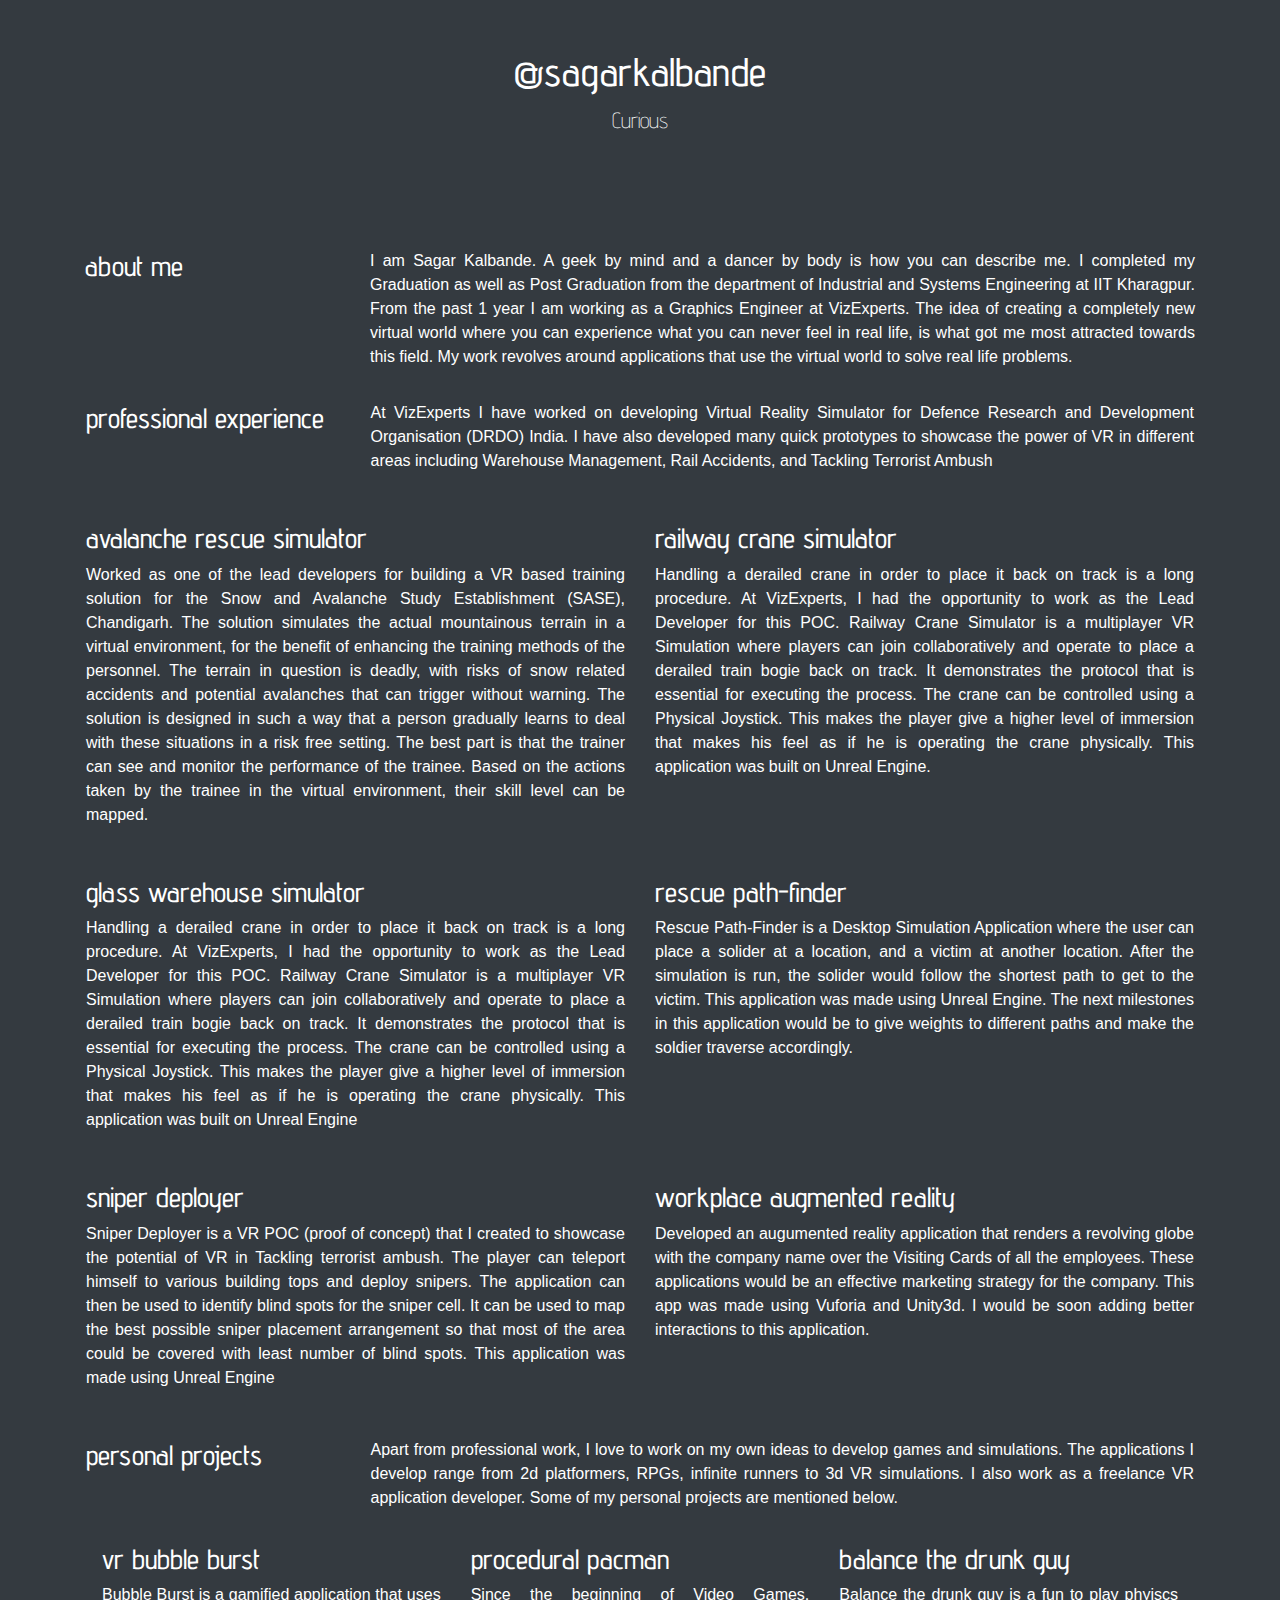
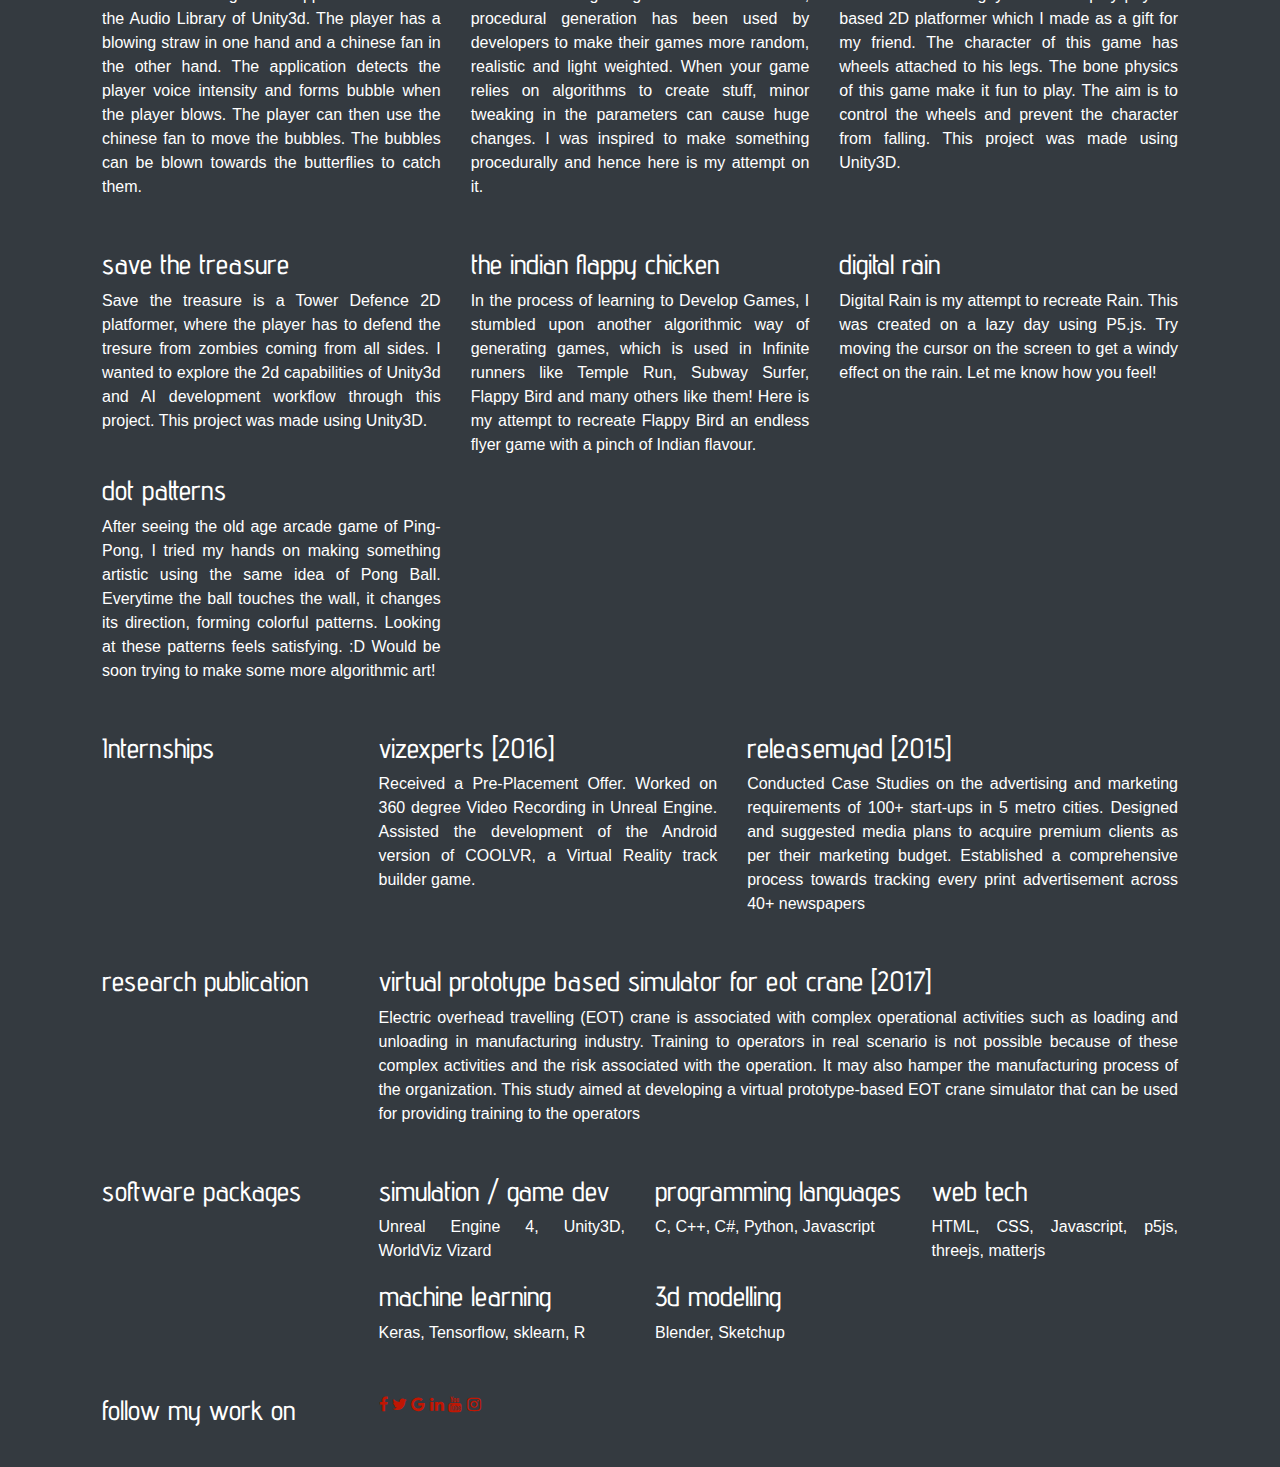
==== index.html @ 5c19dddc "added minor project description" ====
<!DOCTYPE html>
<html lang="en">
<head>
  <title>Sagar Kalbande</title>
  <meta charset="utf-8">
  <meta name="viewport" content="width=device-width, initial-scale=1">
</head>

<!-- Add icon library -->
<link rel="stylesheet" href="https://cdnjs.cloudflare.com/ajax/libs/font-awesome/4.7.0/css/font-awesome.min.css">


<link href='https://fonts.googleapis.com/css?family=Advent Pro' rel='stylesheet'>
<link rel="stylesheet" href="css/bootstrap.min.css">
<link rel="stylesheet" type="text/css" href="css/main.css">
<link rel="stylesheet" href="css/font-awesome.min.css">

<div class="jumbotron text-center mb-5 p-5">
  <h1>@sagarkalbande</h1>
  <p>Curious</p>
</div>

<body class="bg-dark text-white">

<div class="container - fluid">
  <div class="row">
    <div class="col-sm-3">
      <h3 class = "headline mb-5">about me</h3>
    </div>
      <div class="col-sm-9">
      <p class="text-justify">I am Sagar Kalbande. A geek by mind and a dancer by body is how you can describe me. I completed my Graduation as well as Post Graduation from the department of Industrial and Systems Engineering at IIT Kharagpur. From the past 1 year I am working as a Graphics Engineer at VizExperts. The idea of creating a completely new virtual world where you can experience what you can never feel in real life, is what got me most attracted towards this field. My work revolves around applications that use the virtual world to solve real life problems.</p>
    </div>
  </div>
</div>

<div class="container p-3">
  <div class="row">
        <div class="col-sm-3">
      <h3 class = "headline mb-5">professional experience</h3>
    </div>
    <div class="col-sm-9">
            <p class="text-justify">At VizExperts I have worked on developing Virtual Reality Simulator for Defence Research and Development Organisation (DRDO) India. I have also developed many quick prototypes to showcase the power of VR in different areas including Warehouse Management, Rail Accidents, and  Tackling Terrorist Ambush</p>
    </div>
  </div>
</div>

<div class="container p-3">
  <div class="row">
    <div class="col-sm-6">
      <h3 class="projects">Avalanche Rescue Simulator</h3>
      <p class="text-justify">Worked as one of the lead developers for building a VR based training solution for the Snow and Avalanche Study Establishment (SASE), Chandigarh. The solution simulates the actual mountainous terrain in a virtual environment, for the benefit of enhancing the training methods of the personnel. The terrain in question is deadly, with risks of snow related accidents and potential avalanches that can trigger without warning. The solution is designed in such a way that a person gradually learns to deal with these situations in a risk free setting. The best part is that the trainer can see and monitor the performance of the trainee. Based on the actions taken by the trainee in the virtual environment, their skill level can be mapped.</p>
    </div>
    <div class="col-sm-6">
      <h3 class="projects">Railway Crane Simulator</h3>
      <p class="text-justify">Handling a derailed crane in order to place it back on track is a long procedure. At VizExperts, I had the opportunity to work as the Lead Developer for this POC. Railway Crane Simulator is a multiplayer VR Simulation where players can join collaboratively and operate to place a derailed train bogie back on track. It demonstrates the protocol that is essential for executing the process. The crane can be controlled using a Physical Joystick. This makes the player give a higher level of immersion that makes his feel as if he is operating the crane physically. This application was built on Unreal Engine.</p>
    </div>
  </div>
</div>

<div class="container p-3">
  <div class="row">
    <div class="col-sm-6">
      <h3 class="projects">Glass Warehouse Simulator</h3>
      <p class="text-justify">Handling a derailed crane in order to place it back on track is a long procedure. At VizExperts, I had the opportunity to work as the Lead Developer for this POC. Railway Crane Simulator is a multiplayer VR Simulation where players can join collaboratively and operate to place a derailed train bogie back on track. It demonstrates the protocol that is essential for executing the process. The crane can be controlled using a Physical Joystick. This makes the player give a higher level of immersion that makes his feel as if he is operating the crane physically. This application was built on Unreal Engine</p>
    </div>


      <div class="col-sm-6">
        <h3 class="projects">Rescue Path-Finder</h3>
        <p class="text-justify">Rescue Path-Finder is a Desktop Simulation Application where the user can place a solider at a location, and a victim at another location. After the simulation is run, the solider would follow the shortest path to get to the victim. This application was made using Unreal Engine. The next milestones in this application would be to give weights to different paths and make the soldier traverse accordingly.</p>
      </div>

        </div>
 </div>

 <div class="container p-3">
  <div class="row">
      <div class="col-sm-6">
        <h3 class="projects">Sniper Deployer</h3>
        <p class="text-justify">Sniper Deployer is a VR POC (proof of concept) that I created to showcase the potential of VR in Tackling terrorist ambush. The player can teleport himself to various building tops and deploy snipers. The application can then be used to identify blind spots for the sniper cell. It can be used to map the best possible sniper placement arrangement so that most of the area could be covered with least number of blind spots. This application was made using Unreal Engine</p>
      </div>
      <div class="col-sm-6">
        <h3 class="projects">Workplace Augmented Reality</h3>
        <p class="text-justify">Developed an augumented reality application that renders a revolving globe with the company name over the Visiting Cards of all the employees. These applications would be an effective marketing strategy for the company. This app was made using Vuforia and Unity3d. I would be soon adding better interactions to this application.</p>
      </div>
      </div>
    </div>

<div class="container p-3">
  <div class="row">
        <div class="col-sm-3">
      <h3 class="headline">personal projects</h3>
    </div>
    <div class="col-sm-9">
            <p class="text-justify">Apart from professional work, I love to work on my own ideas to develop games and simulations. The applications I develop range from 2d platformers, RPGs, infinite runners to 3d VR simulations. I also work as a freelance VR application developer. Some of my personal projects are mentioned below.</p>
    </div>

    <div class="container">
  </div>
</div>

    <div class="container p-3">
      <div class="row">
        <div class="col-sm-4">
          <h3 class="projects">VR Bubble Burst</h3>
          <p class="text-justify">Bubble Burst is a gamified application that uses the Audio Library of Unity3d. The player has a blowing straw in one hand and a chinese fan in the other hand. The application detects the player voice intensity and forms bubble when the player blows. The player can then use the chinese fan to move the bubbles. The bubbles can be blown towards the butterflies to catch them.<p>
        </div>
        <div class="col-sm-4">
          <h3 class="projects">Procedural Pacman</h3>
          <p class="text-justify">Since the beginning of Video Games, procedural generation has been used by developers to make their games more random, realistic and light weighted. When your game relies on algorithms to create stuff, minor tweaking in the parameters can cause huge changes. I was inspired to make something procedurally and hence here is my attempt on it.</p>
        </div>
        <div class="col-sm-4">
          <h3 class="projects">Balance the drunk guy</h3>
          <p class="text-justify">Balance the drunk guy is a fun to play phyiscs based 2D platformer which I made as a gift for my friend. The character of this game has wheels attached to his legs. The bone physics of this game make it fun to play. The aim is to control the wheels and prevent the character from falling. This project was made using Unity3D.</p>
        </div>
        </div>
      </div>

      <div class="container p-3">
        <div class="row">
          <div class="col-sm-4">
            <h3 class="projects">Save the treasure</h3>
            <p class="text-justify"> Save the treasure is a Tower Defence 2D platformer, where the player has to defend the tresure from zombies coming from all sides. I wanted to explore the 2d capabilities of Unity3d and AI development workflow through this project. This project was made using Unity3D.</p>
          </div>
          <div class="col-sm-4">
            <h3 class="projects">The Indian Flappy Chicken</h3>
            <p class="text-justify">In the process of learning to Develop Games, I stumbled upon another algorithmic way of generating games, which is used in Infinite runners like Temple Run, Subway Surfer, Flappy Bird and many others like them! Here is my attempt to recreate Flappy Bird an endless flyer game with a pinch of Indian flavour.</p>
          </div>
          <div class="col-sm-4">
            <h3 class="projects">Digital Rain</h3>
            <p class="text-justify">Digital Rain is my attempt to recreate Rain. This was created on a lazy day using P5.js. Try moving the cursor on the screen to get a windy effect on the rain. Let me know how you feel!</p>
          </div>
          <div class="col-sm-4">
            <h3 class="projects">Dot Patterns</h3>
            <p class="text-justify">After seeing the old age arcade game of Ping-Pong, I tried my hands on making something artistic using the same idea of Pong Ball. Everytime the ball touches the wall, it changes its direction, forming colorful patterns. Looking at these patterns feels satisfying. :D Would be soon trying to make some more algorithmic art!</p>
          </div>
          </div>
        </div>


<div class="container p-3">
  <div class="row">
      <div class="col-sm-3">
        <h3 class="headline">Internships</h3>
      </div>

      <div class="col-sm-4">
        <h3 class="projects">VizExperts [2016]</h3>
        <p class="text-justify">Received a Pre-Placement Offer. Worked on 360 degree Video Recording in Unreal Engine. Assisted the development of the Android version of COOLVR, a Virtual Reality track builder game.</p>
      </div>
      <div class="col-sm-5">
        <h3 class="projects">ReleaseMyAd [2015]</h3>
        <p class="text-justify">Conducted Case Studies on the advertising and marketing requirements of 100+ start-ups in 5 metro cities. Designed and suggested media plans to acquire premium clients as per their marketing budget. Established a comprehensive process towards tracking every print advertisement across 40+ newspapers</p>
      </div>
  </div>
</div>

<div class="container p-3">
  <div class="row">
      <div class="col-sm-3">
        <h3 class="headline">research publication</h3>
      </div>

      <div class="col-sm-9">
        <h3 class="projects">Virtual Prototype based Simulator for EOT Crane [2017]</h3>
        <p class="text-justify">Electric overhead travelling (EOT) crane is associated with complex operational activities such as loading and unloading in manufacturing industry. Training to operators in real scenario is not possible because of these complex activities and the risk associated with the operation. It may also hamper the manufacturing process of the organization. This study aimed at developing a virtual prototype-based EOT crane simulator that can be used for providing training to the operators</p>
      </div>
  </div>
</div>

<div class="container p-3">
  <div class="row">
      <div class="col-sm-3">
        <h3 class="headline">software packages</h3>
      </div>

      <div class="col-sm-3">
        <h3 class="projects">Simulation / Game Dev</h3>
        <p class="text-justify">Unreal Engine 4, Unity3D, WorldViz Vizard</p>
      </div>
      <div class="col-sm-3">
        <h3 class="projects">Programming Languages</h3>
        <p class="text-justify">C, C++, C#, Python, Javascript</p>
      </div>
      <div class="col-sm-3">
        <h3 class="projects">Web Tech</h3>
        <p class="text-justify">HTML, CSS, Javascript, p5js, threejs, matterjs</p>
      </div>
      <div class="col-sm-3">
        <h3 class="projects"></h3>
        <p class="text-justify"></p>
      </div>
      <div class="col-sm-3">
        <h3 class="projects">Machine Learning</h3>
        <p class="text-justify">Keras, Tensorflow, sklearn, R</p>
      </div>
      <div class="col-sm-3">
        <h3 class="projects">3d Modelling</h3>
        <p class="text-justify">Blender, Sketchup</p>
      </div>
  </div>
</div>

<div class="container p-3">
  <div class="row">
      <div class="col-sm-3">
        <h3 class="headline">follow my work on</h3>
      </div>

      <div class="col-sm-9">
      <a href="#" class="fa fa-facebook"></a>
      <a href="#" class="fa fa-twitter"></a>
      <a href="#" class="fa fa-google"></a>
      <a href="#" class="fa fa-linkedin"></a>
      <a href="#" class="fa fa-youtube"></a>
      <a href="#" class="fa fa-instagram"></a>
    </div>
  </div>
</div>

</body>
</html>
---- css/main.css ----
html, body {
    max-width: 100%;
    margin: 0;
    overflow-x: hidden;
    overflow-y:visible;
    background: #fdf9f2 !important;
    font-weight: 200;
}


.footerbrand{
  margin-left: 0%;
}
::selection {
  background: #fff5be; /* WebKit/Blink Browsers */
}
::-moz-selection {
  background: #fff5be; /* Gecko Browsers */
}
.jumpro,.fakein{
  color: #c11603;
  font-weight: 800;
  cursor: pointer;
}
.bannertext{
    display: block;
    margin: 0 auto;
    text-align: center;
    z-index: 100;
    position: absolute;
    top: 50%;
    left: 50%;
    -webkit-transform: translate(-50%,-50%);
    -moz-transform: translate(-50%,-50%);
    -o-transform: translate(-50%,-50%);
    transform: translate(-50%,-50%);
    min-width: 320px;


}
#logobanner{
  width:  250px;
  height: auto;
  display: inline-block;
  opacity: 0.9;
  filter: alpha(opacity=90);
  cursor: pointer;
  border-radius: 50%;
}
.headline{
	margin-top: 0px !important;
	position: relative;
  font-family: 'Advent Pro';
}

.projects{
  text-transform: lowercase;
  font-family: 'Advent Pro';
}


.subline{
color:#402917;
font-size: 1.2em;
padding: 15px;
 /**/

}

.jumbotron{
  font-family: 'Advent Pro';
   font-size: 22px;
    background: url("bg.jpg") no-repeat center center; 
    -webkit-background-size: 100% 100%;
    -moz-background-size: 100% 100%;
    -o-background-size: auto auto;
    background-size: 100% auto;
}

.center {
    display: block;
    margin-left: auto;
    margin-right: auto;
    width: 30%;
    border-radius: 25px;
}

.mainbody{
	z-index: 99;
	clear: both;
	display: block;

}
#introbanner{
  height: 100%;
}
.internlogo{
  margin-bottom: 5%;
  height:28px;
}
.conflogo{
  margin-bottom: 5%;
  height: 43px;
}
hr.style16 {
  border-top: 1px dashed #8c8b8b;
}
hr.style16:after {
  content: '\002702';
  display: inline-block;
  position: relative;
  top: -12px;
  left: 40px;
  padding: 0 3px;
  background: #fdf9f2;
  color: #8c8b8b;
  font-size: 18px;

}
.mainbody{
  margin-top: 5%;
}
.blocker{
  margin-bottom: 4%;
}
.blockerf{
  margin-top:10%;

}
.major{
	text-transform: lowercase;
	font-size: 2em !important;
  font-weight: 400 !important;
}
.minor{
color:#402917;
font-size: 1.2em !important;
margin-top: 6px;
text-align: justify;
}

.pitem{
  margin-top: 5%;
	text-align: center;
  display: inline-block;
  margin-bottom: 6%;
    zoom: 1;
    letter-spacing: normal;
    word-spacing: normal;
    vertical-align: top;
    text-rendering: auto;
    padding-left: 5px;
    padding-right: 5px;
}

.proname{
  margin-top:20px;
	font-size: 1em;
	font-weight: 800;
	display: block;
}
.hobbies{
  text-align: center;
}

.abme>p{
  margin-bottom: 5%;
  margin-left: 4%;
}
.procat{
  margin-top:20px;
	display: block;
	font-size: 1.1em;
  font-weight: 400;
  text-align: justify;
}
a{
  color:#c11603 !important;
  font-weight: 900;
  cursor: pointer;
}
i{
  color:#f73f2a;

}
i.introscroll{
  font-size:3em!important;
  margin-top:15%;
  opacity:0.8;
  cursor:pointer;
}
i.social{
  color:#fff;
  background: #f73f2a;
    padding:10px;
    width: 32px !important;
    border-radius: 50%;
}
a:hover{
  color:#f73f2a !important;
  text-decoration: none !important;
}
.portfolioimage{
  opacity: 0.9;
  text-align: center;
  vertical-align: middle;
  border-radius: 50%;
  max-width: 80%;
  display: inline-block;
  position: relative;
  margin-top: 10%;
}

.portfolio{
  margin-top: 5%;
}


.footer{
  margin-bottom: 0px;
  margin-top: 10%;
}
.navbar-text{
}
.navbar-default{
  background-color: #fdf9f2 !important;
}
#cover
{position: fixed; height: 100%; width: 100%; top:0; left: 0; background: #fdf9f2; z-index:9999;}
.ajax-loader {
  position: absolute;
  left: 0;
  top: 0;
  right: 0;
  bottom: 0;
  margin: auto; /* presto! */
}
hr.sep {
    background-color: black;
    border: 0;
    height: 2px;
    margin-bottom: 21px;
    width: 42px;
}
.aboutnav{
  margin-top: 10px;
  margin-bottom: 50px;
}
.nav>li>a{
  font-size: 1.2em;
}
.secheader{
  font-size: 2em;
  text-align: center;
}
.shuruwaat{
  margin-top: 5%;
  margin-left:auto;
  margin-right: auto;
  padding-right: 15px;
  padding-right: 15px;
}
.dexsec>h3{
  font-weight: 900;
  color: #f73f2a;
  margin-bottom: 10%;
}
.dexsec>h5{
  font-weight: 900;
  margin-bottom: 1%;
}
.dexsec>p,li{
  margin-top:1%;
  margin-bottom: 8%;
}
.imxsec>figure>img{
  width: 100%;
  height: auto;
}
.imxsec>iframe{
  width: 100% !important;
  min-height:400px;
}
.imxsec>p{

  font-size: 1.2em;
  margin:5vh 0px;

}
figcaption{

  font-style: italic;
  margin-bottom: 3.5%;
}
img.footerlogo{
position: absolute;
    margin-top:5px;
    display: none;
}
p.centrf{
   text-align:center;
   display:block;
   margin-top:22px;
   font-size:1.2em;
}
.logos{
  text-align: center;

}
.hidden{
  display: none;
}
a.potato{
  cursor: pointer;
}
.pitem:nth-child(2),.minor.col-md-3:nth-child(3){
  border: 0;
}
@keyframes heartbeat
{
  0%
  {
    transform: scale( .75 );
  }
  20%
  {
    transform: scale( 1 );
  }
  40%
  {
    transform: scale( .75 );
  }
  60%
  {
    transform: scale( 1 );
  }
  80%
  {
    transform: scale( .75 );
  }
  100%
  {
    transform: scale( .75 );
  }
}

.fa-heart
{
  animation: heartbeat 1s infinite;
}
@media screen and (min-width: 800px){

  /*Applies to screen more than 1000 or the md thingies, above works for sm*/
.pitema:nth-child(2),.minor.col-md-3:nth-child(3){
  border: 1px solid #ddd;
  border-top:0;
  border-bottom: 0;
}



  .portfolioimage{
    max-width: 72%;
  }
  .proname{
  margin-top:20px;
  font-size: 1.4em;
  font-weight: 800;
}
.prometa{
	color:#444;
	text-transform: uppercase;
	font-weight: 1.2;
	font-size: 0.8em;
	margin-top:1em;
	display: inline-block;
}
.procat{
/*  display: none;
  visibility: hidden;*/
margin-top:16px;
  font-size: 1.2em;
  text-align: justify;
  font-weight: 400;
  width: 85%;
  margin-left: 7.5%;
}
.minor{
  font-size: 1.2em;
}
.pitem{

  margin-top: 0.2%;
  padding-right: 15px;
  padding-left: 15px;
}
img.footerlogo{
  display: block;
}
p.centrf{
  position: absolute;
  left:22%;
}
.logos{
  padding-left: 18%;
}
.thumbnails{
  margin-top: 5%;
  text-align: center;
}
.imxsec>iframe{
  width: 100%;
  min-height:400px;
}
.footerbrand{
  margin-left: 70%;
}




}

@media screen and (min-width: 700px){
}

@media screen and (min-width: 550px){
}
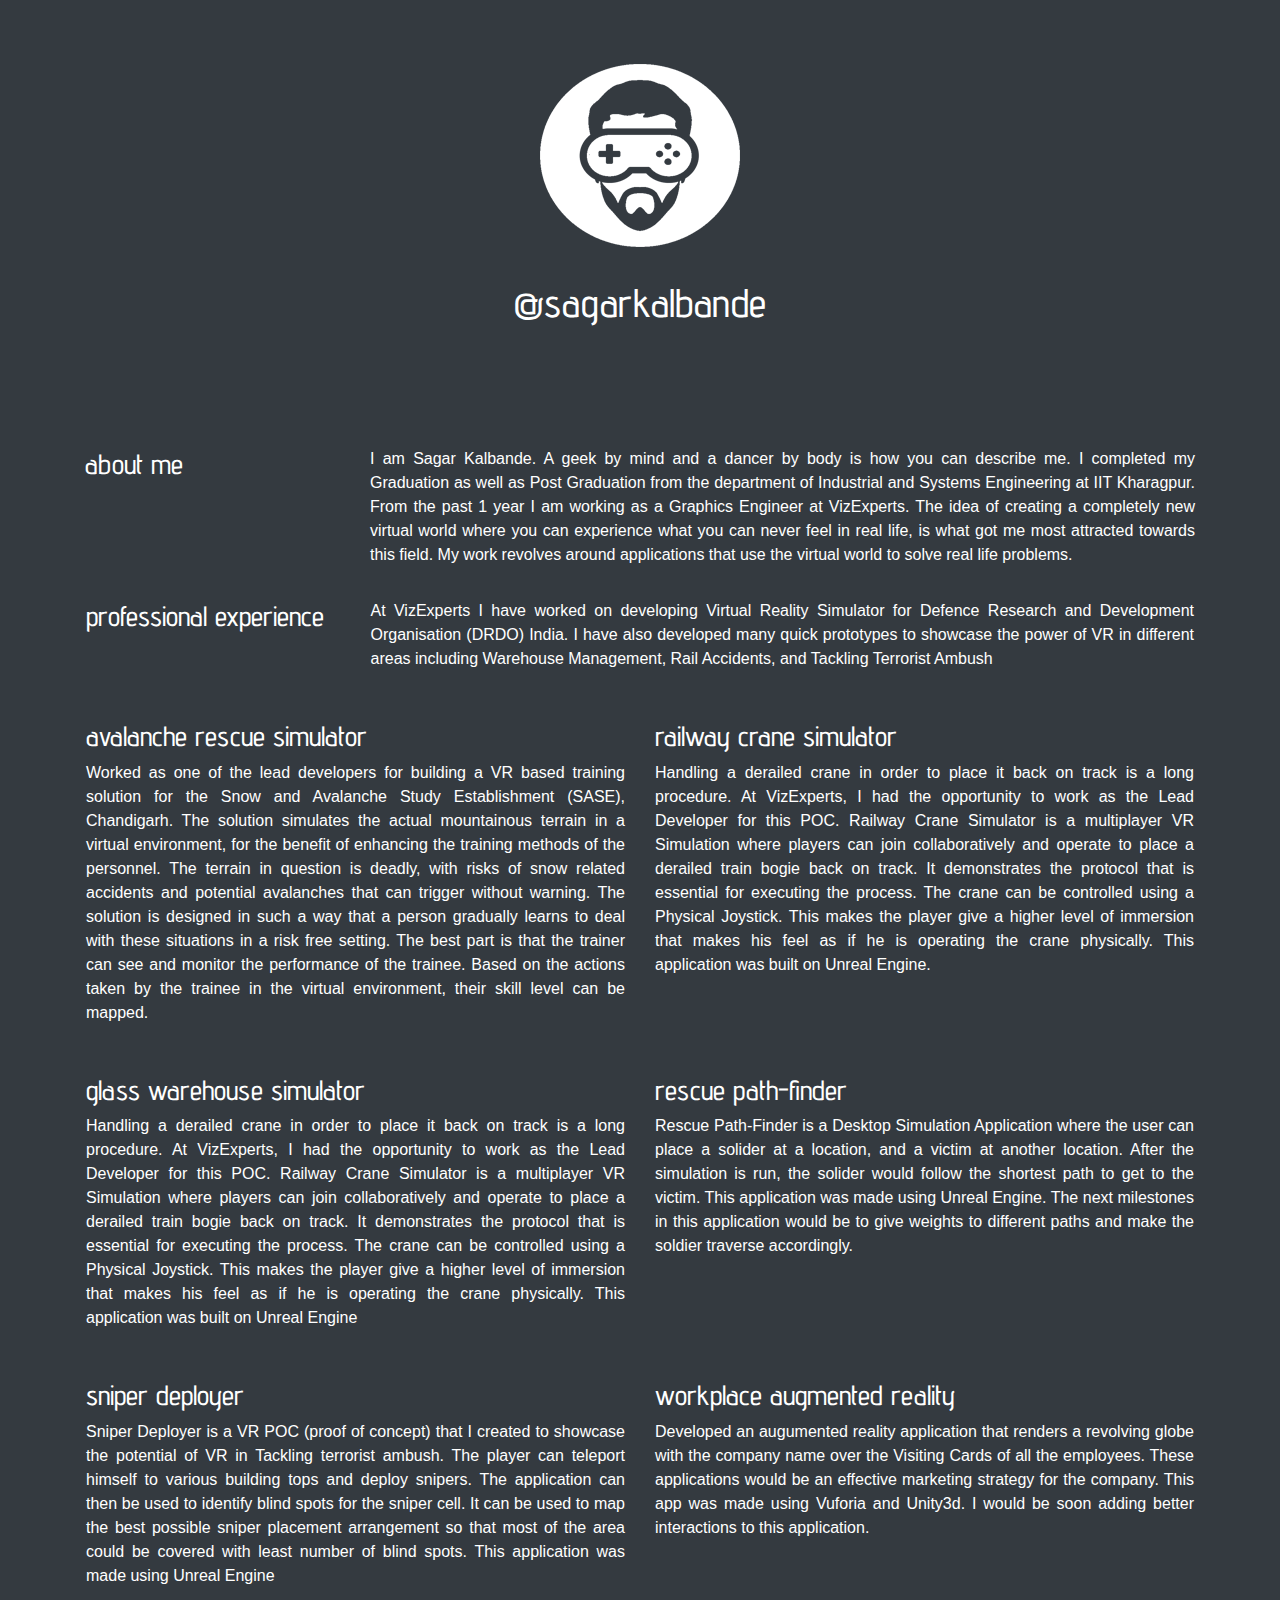
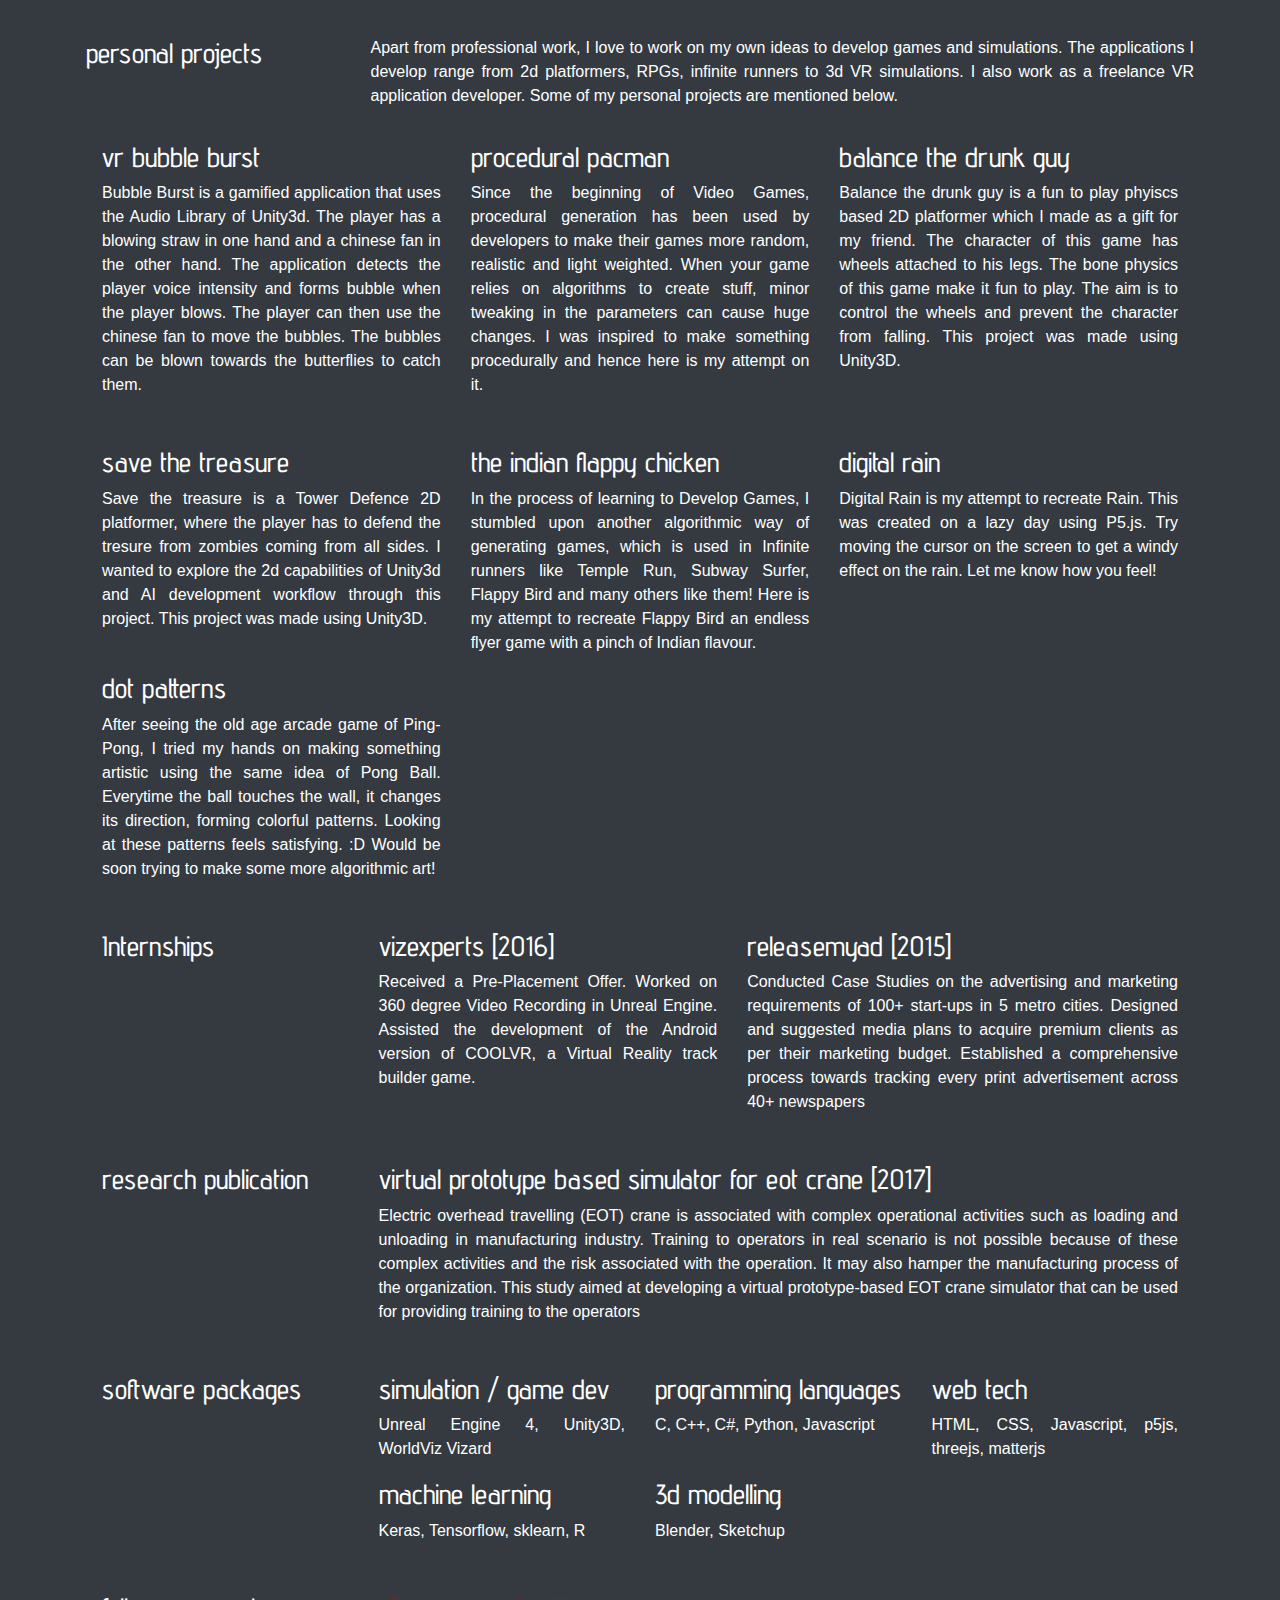
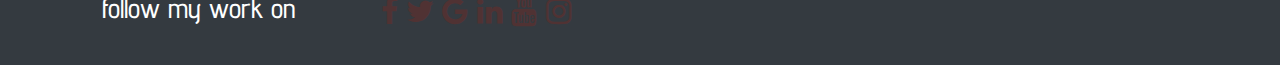
==== commit a7b26ef1: "added logo" ====
--- a/index.html
+++ b/index.html
@@ -16,8 +16,8 @@
 <link rel="stylesheet" href="css/font-awesome.min.css">
 
 <div class="jumbotron text-center mb-5 p-5">
-  <h1>@sagarkalbande</h1>
-  <p>Curious</p>
+    <img src="images/logo_test.png" class="p-3">
+  <h1 class="p-3">@sagarkalbande</h1>
 </div>
 
 <body class="bg-dark text-white">
--- a/css/main.css
+++ b/css/main.css
@@ -4,8 +4,63 @@
     margin: 0;
     overflow-x: hidden;
     overflow-y:visible;
-    background: #fdf9f2 !important;
+    
     font-weight: 200;
+}
+
+.mainlogo{
+  width: 5%;
+}
+
+.centered {
+    position: absolute;
+    top: 50%;
+    left: 50%;
+    transform: translate(-50%, -50%);
+}
+
+.fa {
+
+  font-size: 30px;
+  width: auto;
+  text-align: center;
+  text-decoration: none;
+  margin: 5px 2px;
+  border-radius: 50%;
+  opacity: 0.2;
+}
+
+.fa:hover {
+    opacity: 0.7;
+}
+
+.fa-facebook {
+
+  color: white;
+}
+
+.fa-twitter {
+
+  color: white;
+}
+
+.fa-google {
+
+  color: white;
+}
+
+.fa-linkedin {
+
+  color: white;
+}
+
+.fa-youtube {
+
+  color: white;
+}
+
+.fa-instagram {
+
 }
 
 
@@ -71,7 +126,7 @@
 .jumbotron{
   font-family: 'Advent Pro';
    font-size: 22px;
-    background: url("bg.jpg") no-repeat center center; 
+    background: url("bg.jpg") no-repeat center center;
     -webkit-background-size: 100% 100%;
     -moz-background-size: 100% 100%;
     -o-background-size: auto auto;
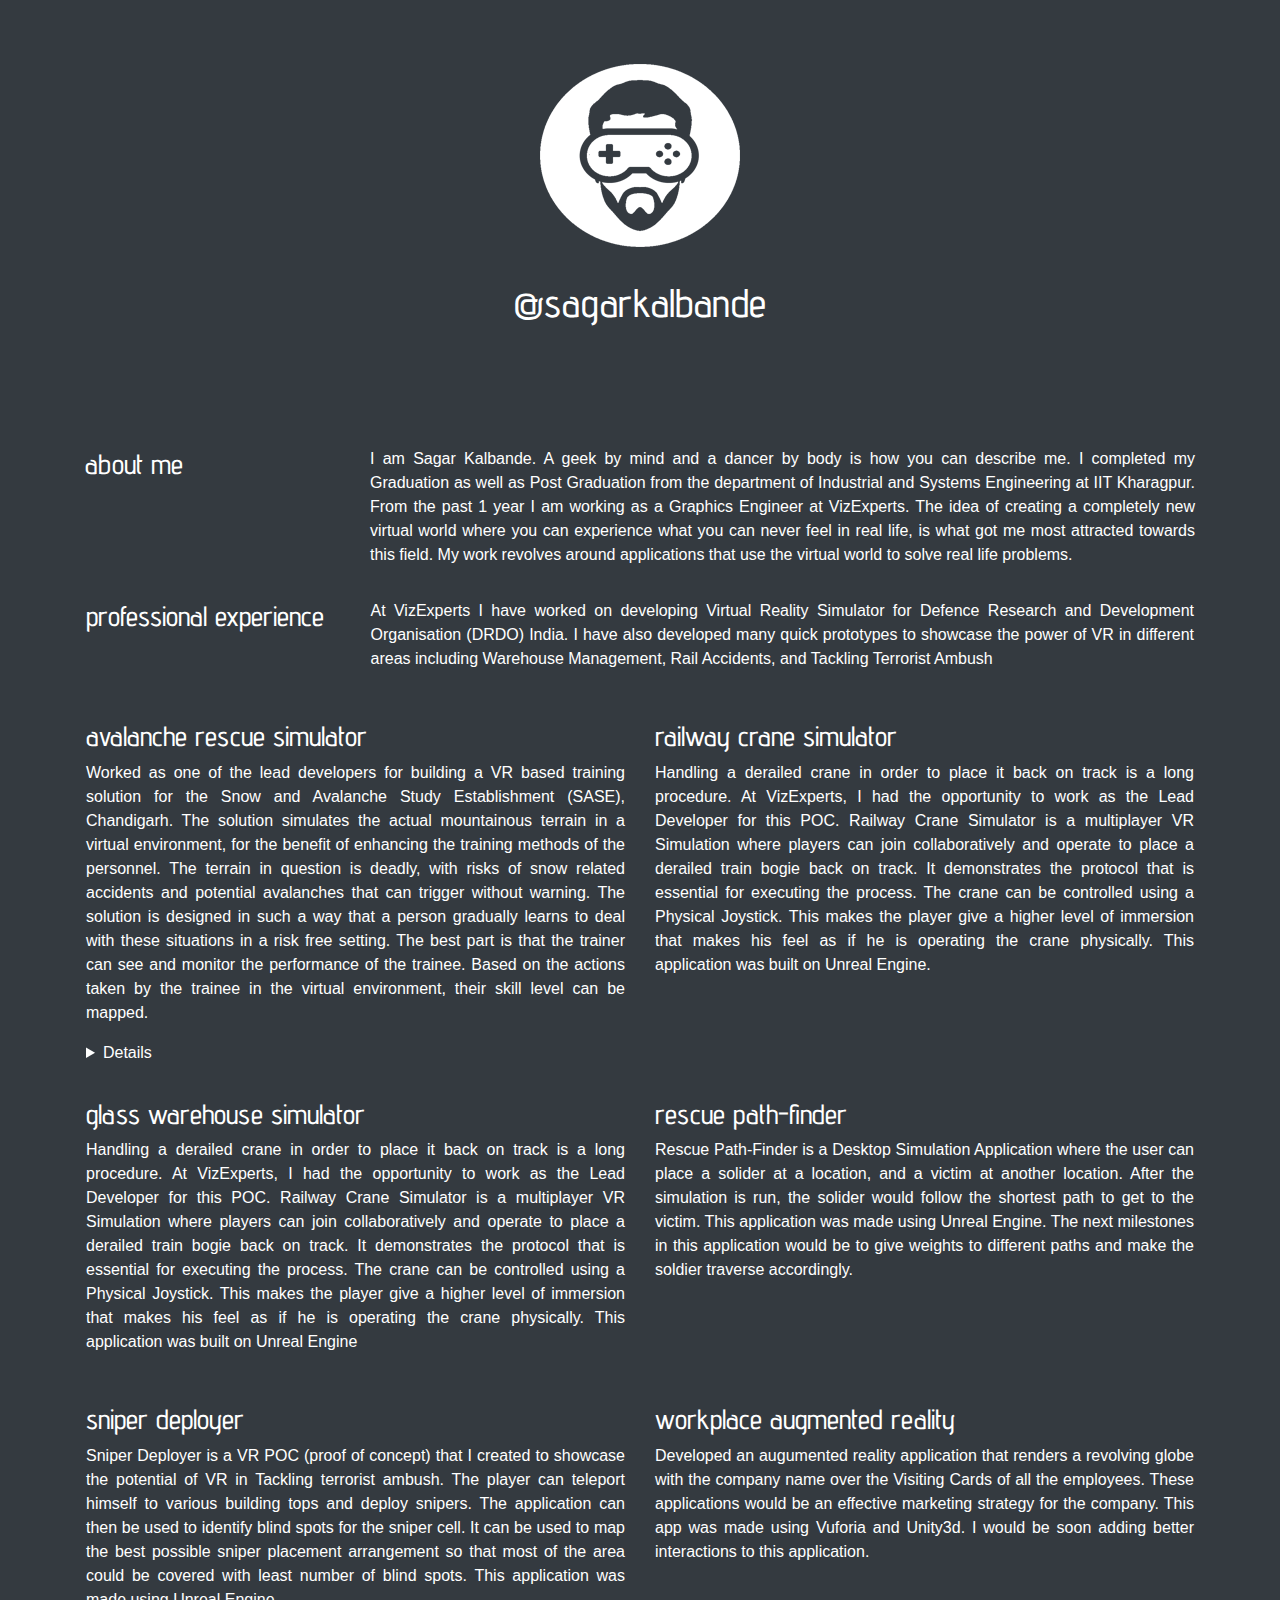
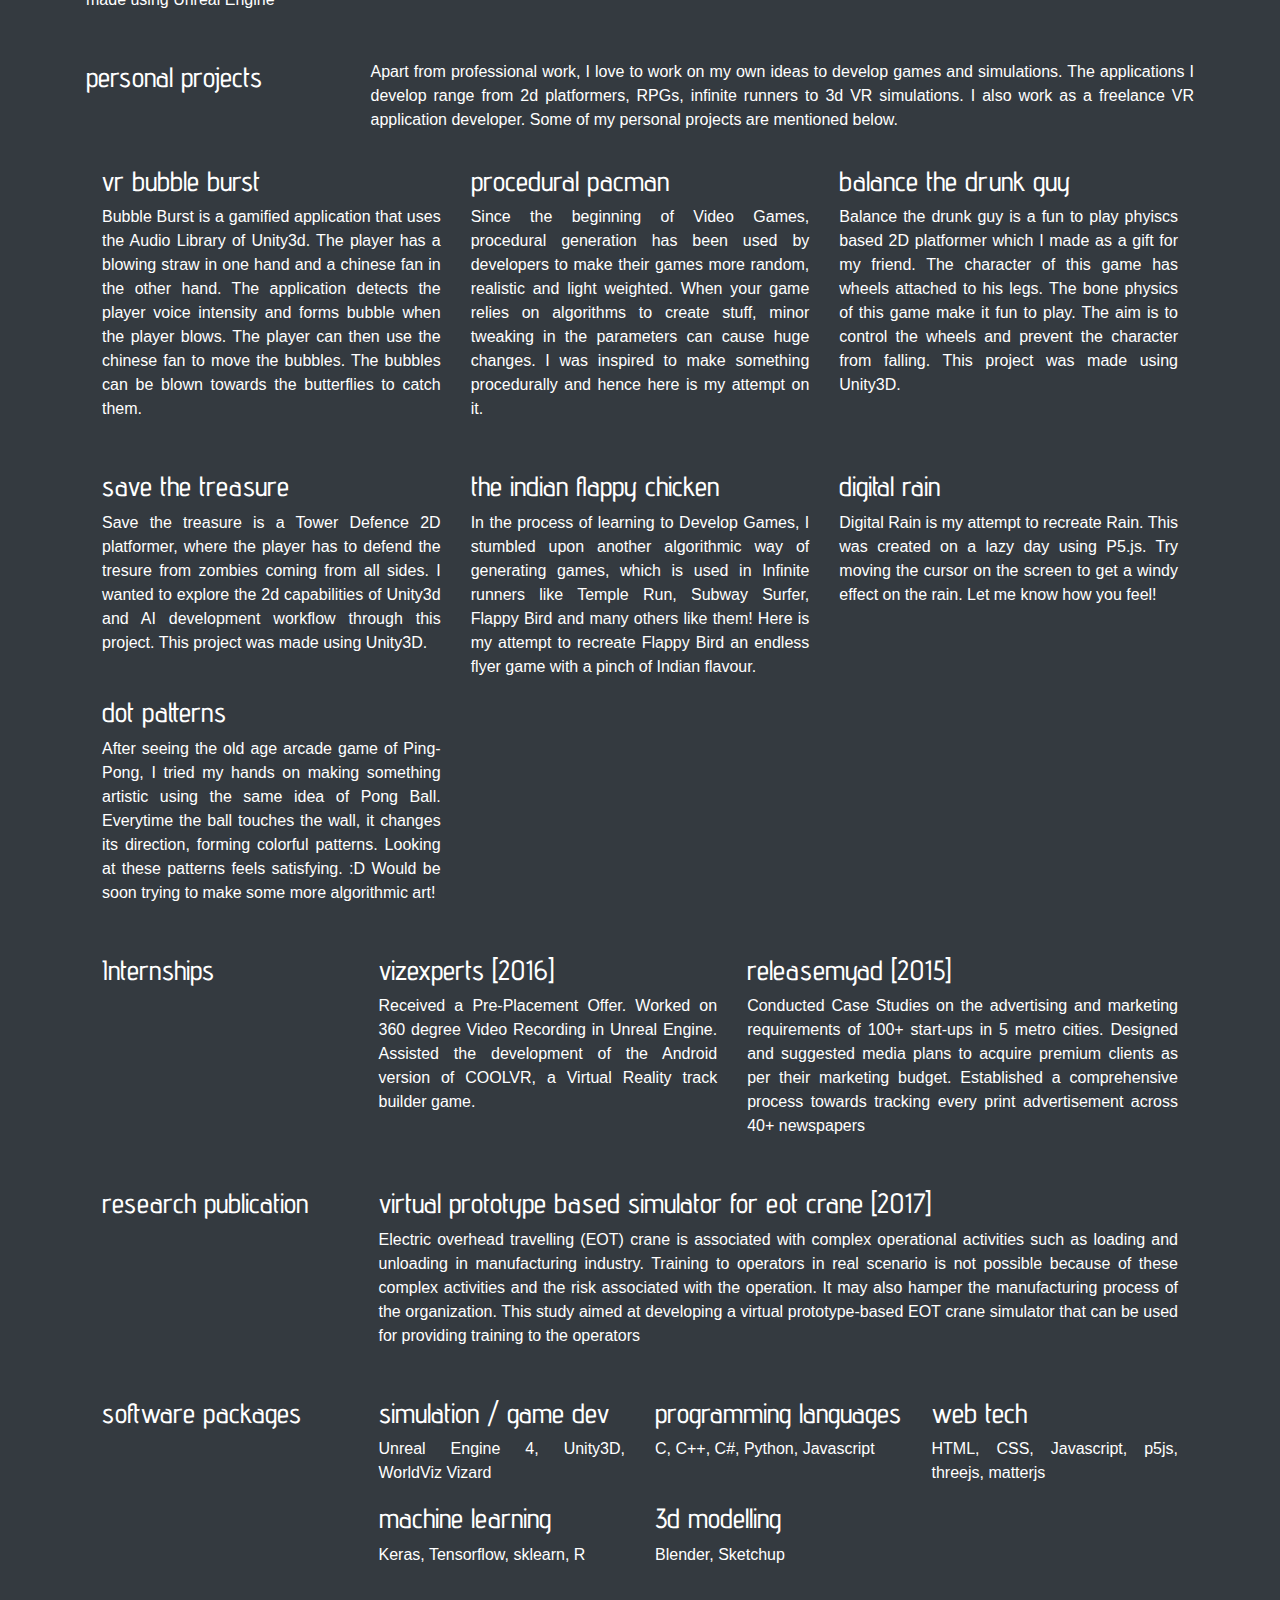
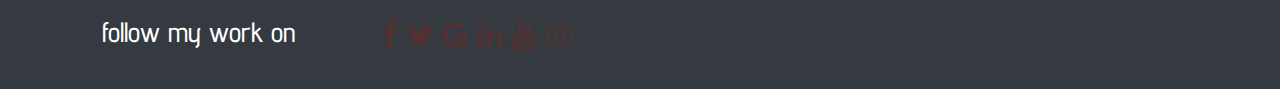
==== commit fc3b6199: "added fevicon" ====
--- a/index.html
+++ b/index.html
@@ -4,6 +4,7 @@
   <title>Sagar Kalbande</title>
   <meta charset="utf-8">
   <meta name="viewport" content="width=device-width, initial-scale=1">
+  <link rel="icon" href="images/logoIcon.png" sizes="16x16">
 </head>
 
 <!-- Add icon library -->
@@ -49,6 +50,10 @@
     <div class="col-sm-6">
       <h3 class="projects">Avalanche Rescue Simulator</h3>
       <p class="text-justify">Worked as one of the lead developers for building a VR based training solution for the Snow and Avalanche Study Establishment (SASE), Chandigarh. The solution simulates the actual mountainous terrain in a virtual environment, for the benefit of enhancing the training methods of the personnel. The terrain in question is deadly, with risks of snow related accidents and potential avalanches that can trigger without warning. The solution is designed in such a way that a person gradually learns to deal with these situations in a risk free setting. The best part is that the trainer can see and monitor the performance of the trainee. Based on the actions taken by the trainee in the virtual environment, their skill level can be mapped.</p>
+      <details>
+        <summary>Details</summary>
+          <p>by Refsnes Data. All Rights Reserved.</p>
+      </details>
     </div>
     <div class="col-sm-6">
       <h3 class="projects">Railway Crane Simulator</h3>
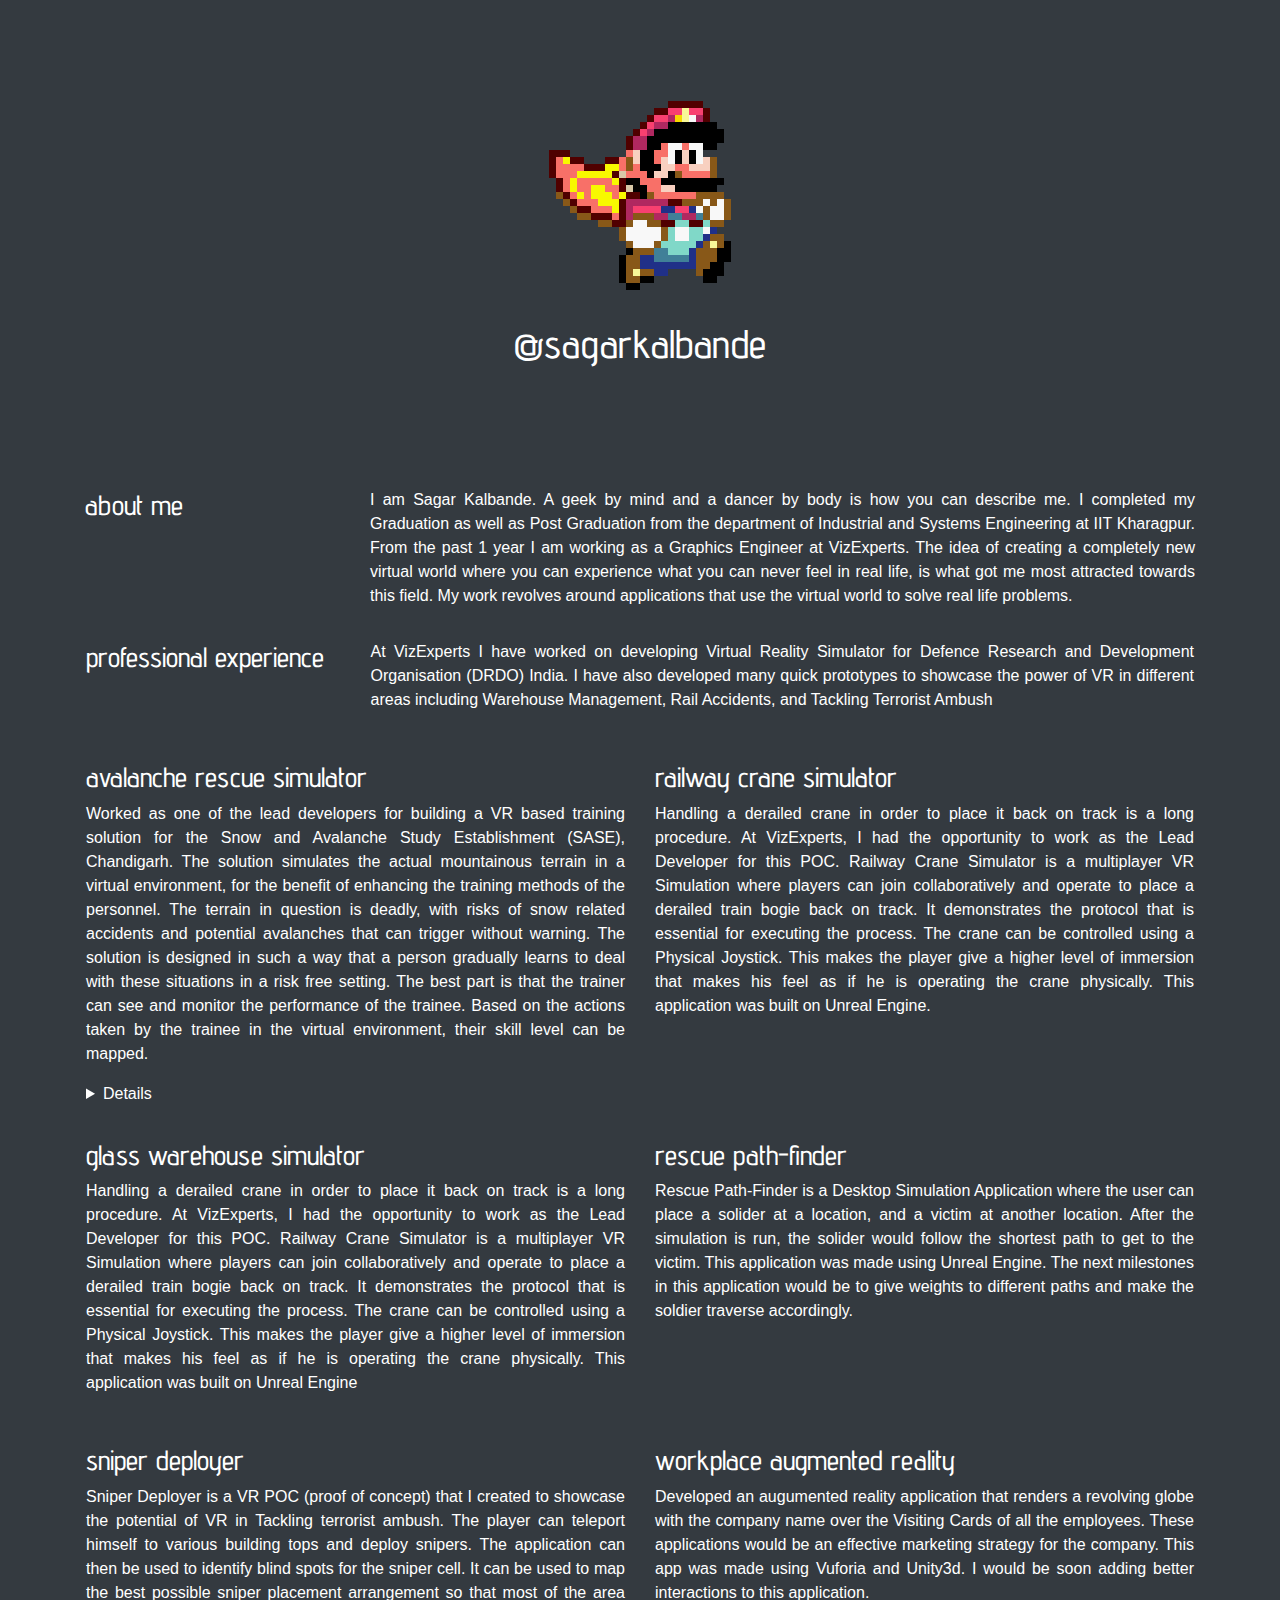
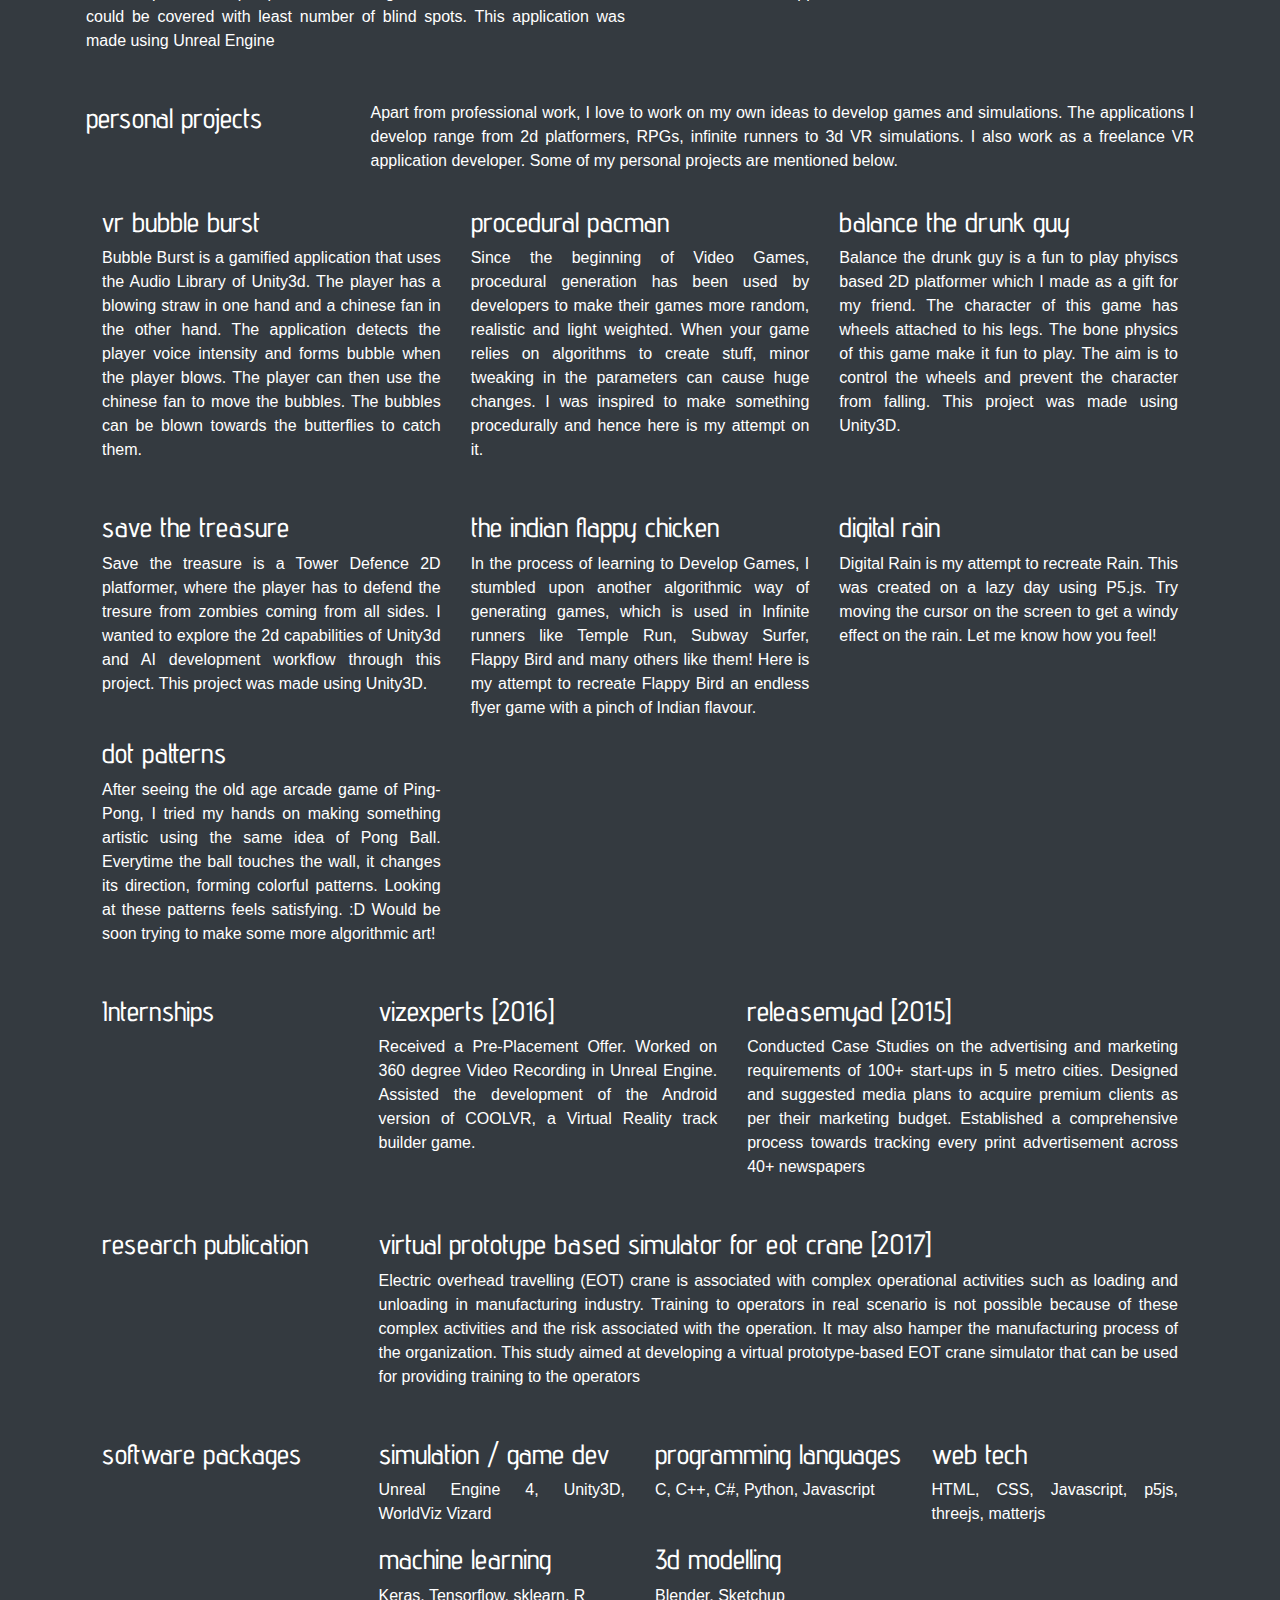
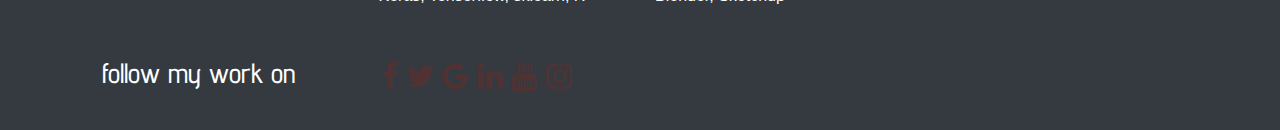
==== commit a849d19e: "added mario gif" ====
--- a/index.html
+++ b/index.html
@@ -17,7 +17,7 @@
 <link rel="stylesheet" href="css/font-awesome.min.css">
 
 <div class="jumbotron text-center mb-5 p-5">
-    <img src="images/logo_test.png" class="p-3">
+     <img src="images/mario.gif" class="mainlogo">
   <h1 class="p-3">@sagarkalbande</h1>
 </div>
 
@@ -27,6 +27,7 @@
   <div class="row">
     <div class="col-sm-3">
       <h3 class = "headline mb-5">about me</h3>
+
     </div>
       <div class="col-sm-9">
       <p class="text-justify">I am Sagar Kalbande. A geek by mind and a dancer by body is how you can describe me. I completed my Graduation as well as Post Graduation from the department of Industrial and Systems Engineering at IIT Kharagpur. From the past 1 year I am working as a Graphics Engineer at VizExperts. The idea of creating a completely new virtual world where you can experience what you can never feel in real life, is what got me most attracted towards this field. My work revolves around applications that use the virtual world to solve real life problems.</p>
--- a/css/main.css
+++ b/css/main.css
@@ -9,7 +9,7 @@
 }
 
 .mainlogo{
-  width: 5%;
+  width: auto;
 }
 
 .centered {
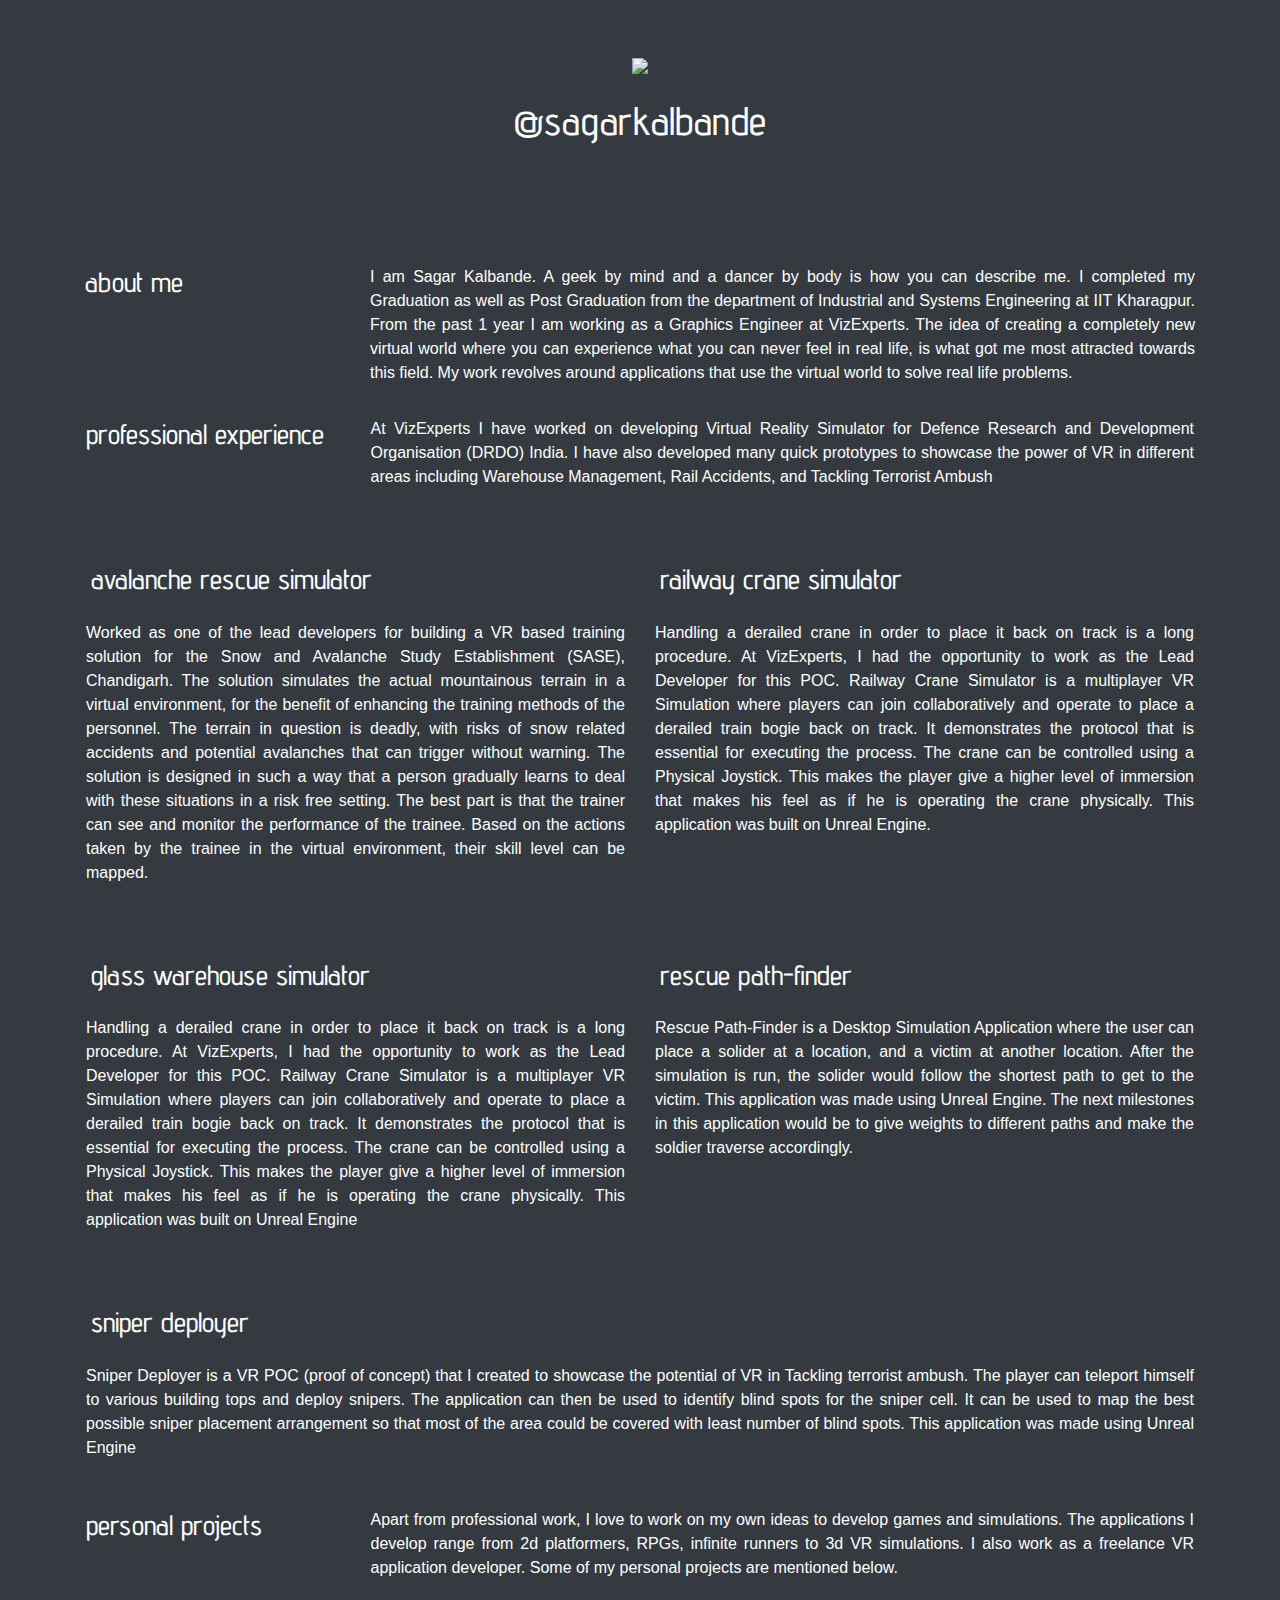
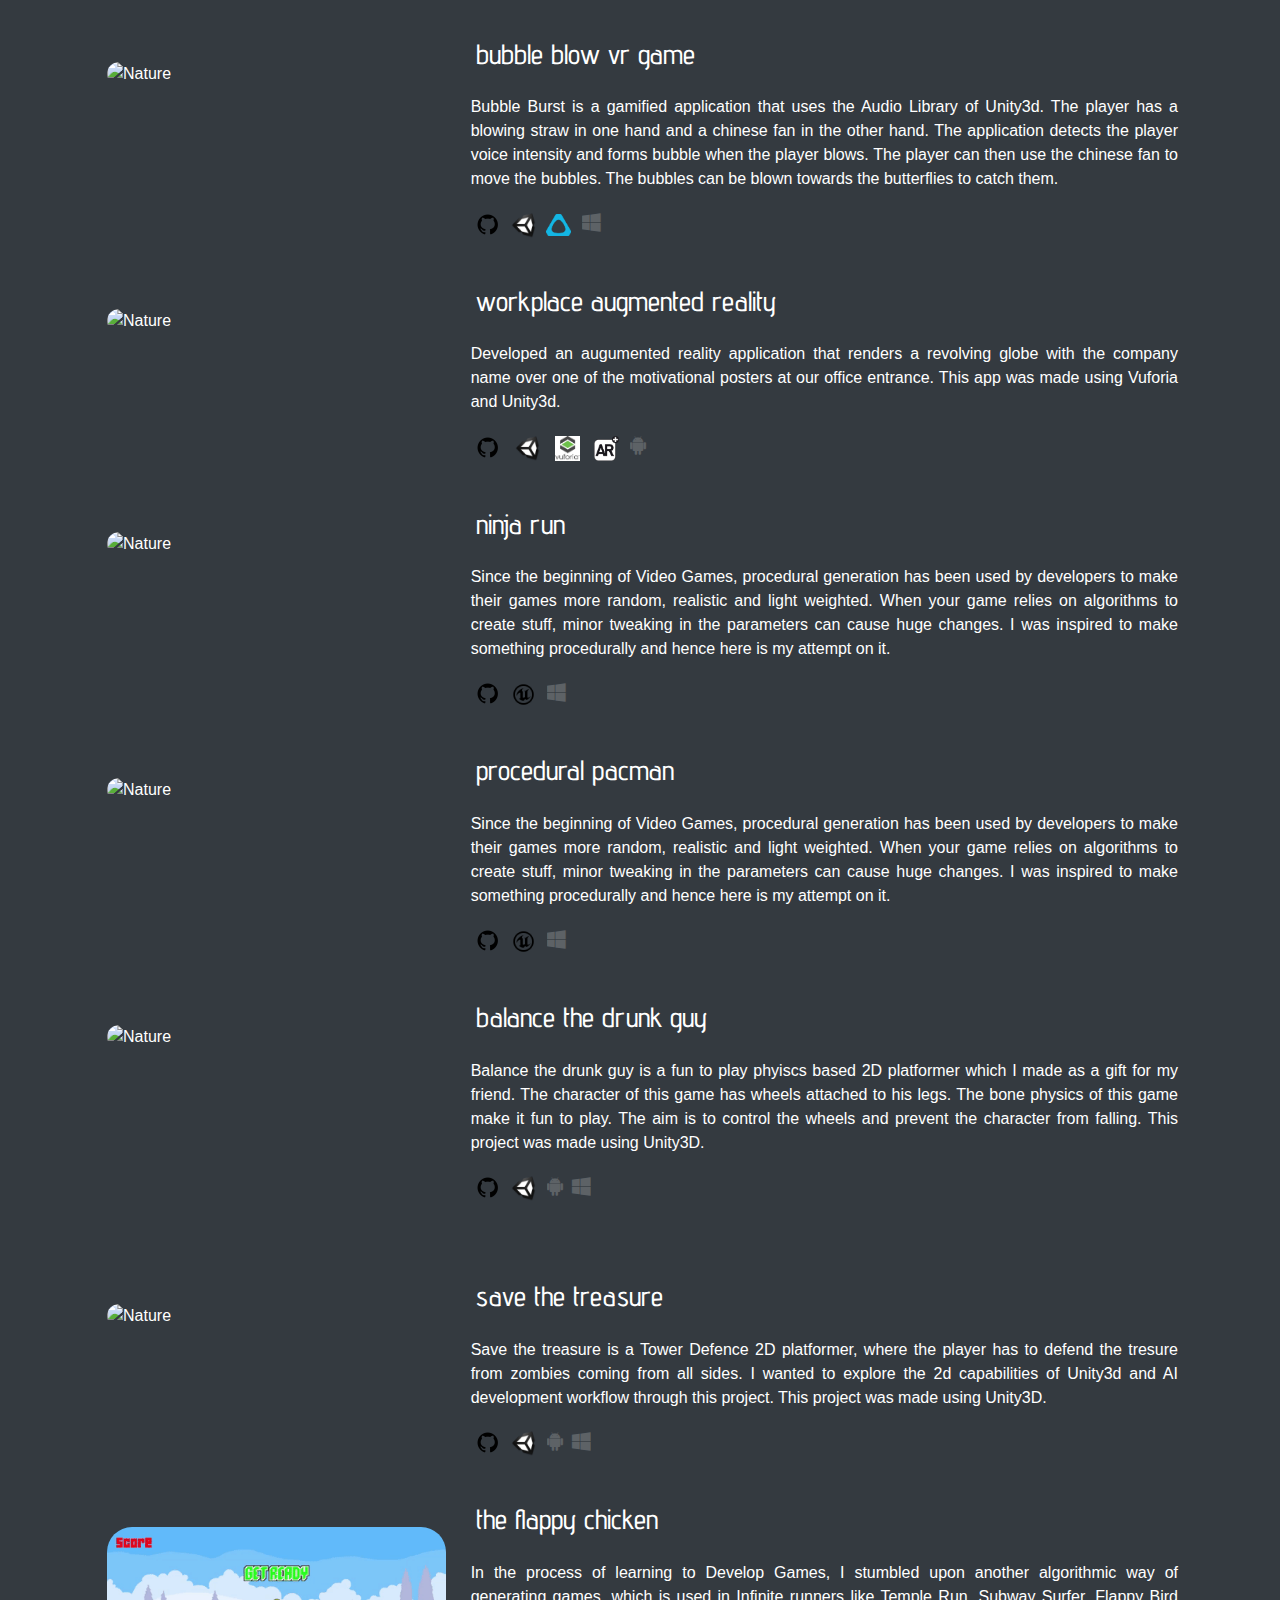
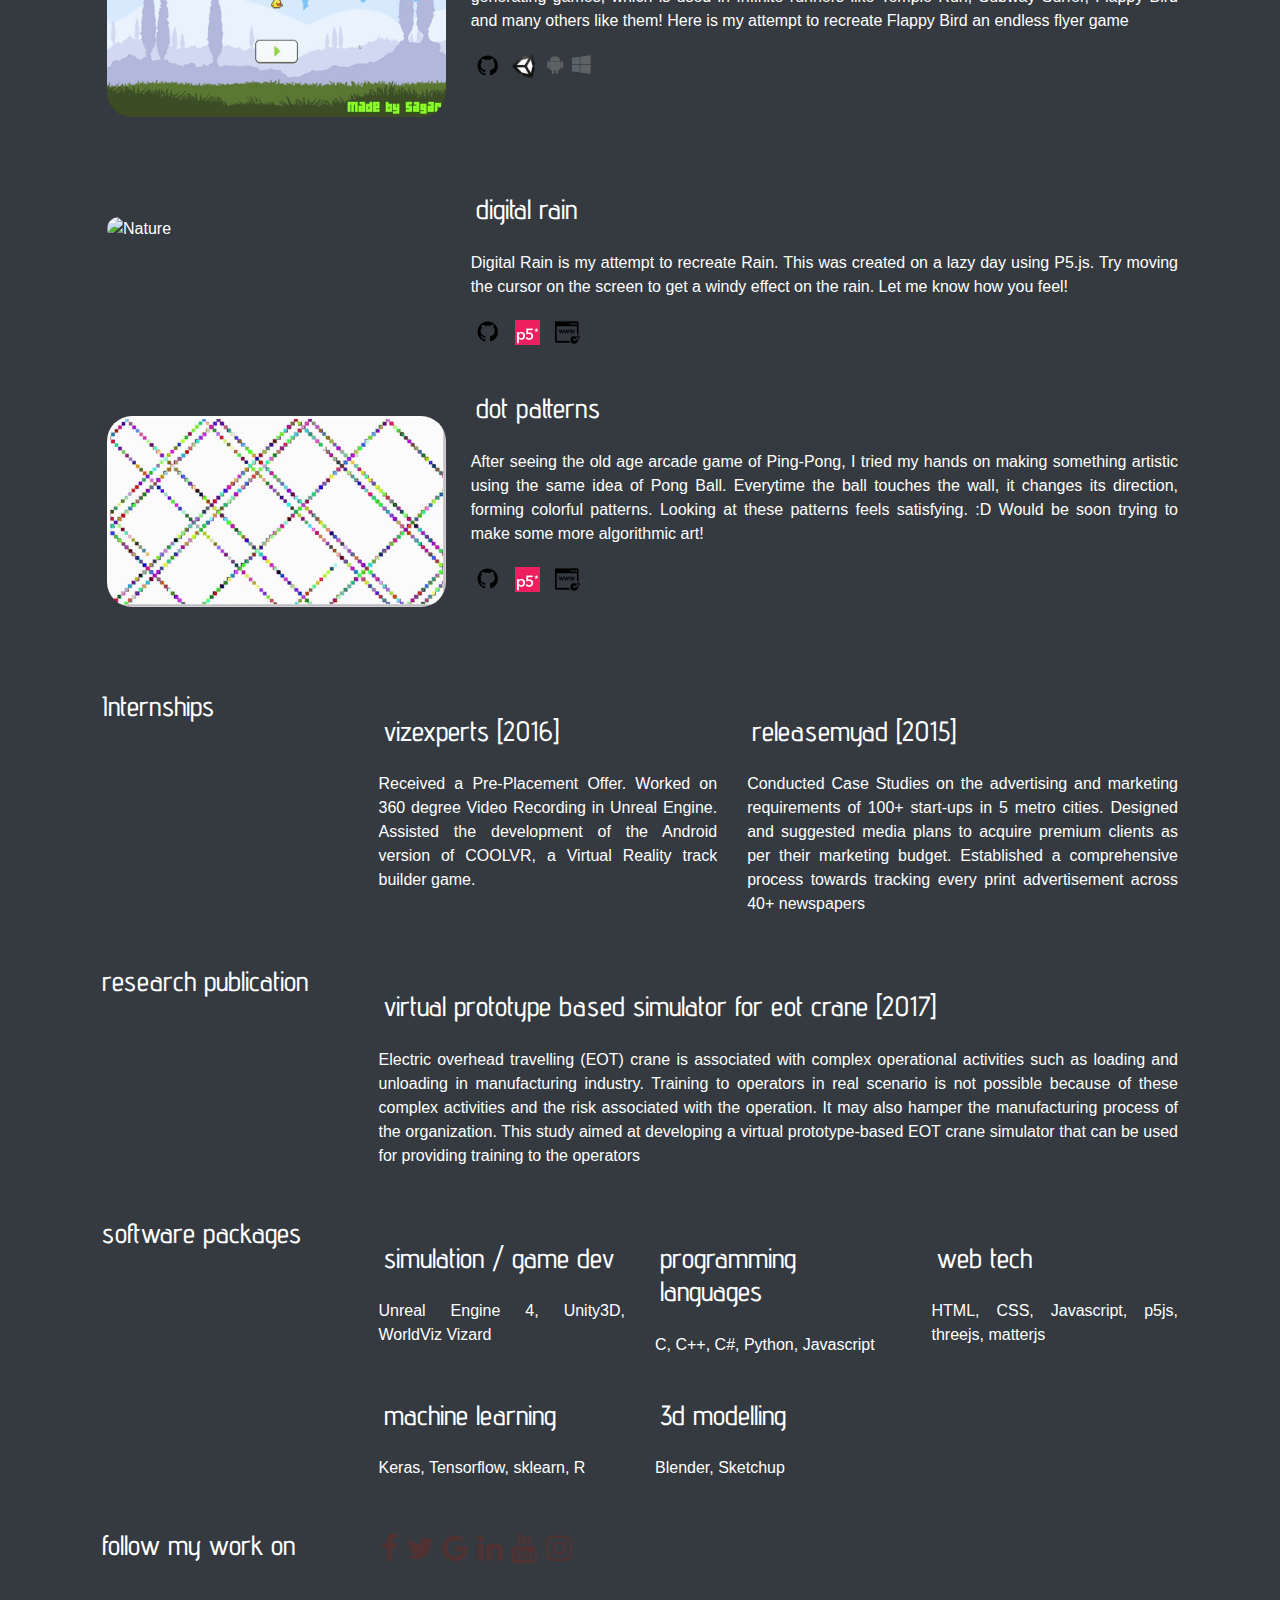
==== commit b5209483: "Added more logos and gifs" ====
--- a/index.html
+++ b/index.html
@@ -4,7 +4,7 @@
   <title>Sagar Kalbande</title>
   <meta charset="utf-8">
   <meta name="viewport" content="width=device-width, initial-scale=1">
-  <link rel="icon" href="images/logoIcon.png" sizes="16x16">
+  <link rel="icon" href="images/logo_title.png" sizes="16x16">
 </head>
 
 <!-- Add icon library -->
@@ -17,7 +17,7 @@
 <link rel="stylesheet" href="css/font-awesome.min.css">
 
 <div class="jumbotron text-center mb-5 p-5">
-     <img src="images/mario.gif" class="mainlogo">
+     <img src="images/logo_original_noname.png" class="mainlogo">
   <h1 class="p-3">@sagarkalbande</h1>
 </div>
 
@@ -51,10 +51,6 @@
     <div class="col-sm-6">
       <h3 class="projects">Avalanche Rescue Simulator</h3>
       <p class="text-justify">Worked as one of the lead developers for building a VR based training solution for the Snow and Avalanche Study Establishment (SASE), Chandigarh. The solution simulates the actual mountainous terrain in a virtual environment, for the benefit of enhancing the training methods of the personnel. The terrain in question is deadly, with risks of snow related accidents and potential avalanches that can trigger without warning. The solution is designed in such a way that a person gradually learns to deal with these situations in a risk free setting. The best part is that the trainer can see and monitor the performance of the trainee. Based on the actions taken by the trainee in the virtual environment, their skill level can be mapped.</p>
-      <details>
-        <summary>Details</summary>
-          <p>by Refsnes Data. All Rights Reserved.</p>
-      </details>
     </div>
     <div class="col-sm-6">
       <h3 class="projects">Railway Crane Simulator</h3>
@@ -81,14 +77,12 @@
 
  <div class="container p-3">
   <div class="row">
-      <div class="col-sm-6">
+      <div class="col-sm-12">
         <h3 class="projects">Sniper Deployer</h3>
         <p class="text-justify">Sniper Deployer is a VR POC (proof of concept) that I created to showcase the potential of VR in Tackling terrorist ambush. The player can teleport himself to various building tops and deploy snipers. The application can then be used to identify blind spots for the sniper cell. It can be used to map the best possible sniper placement arrangement so that most of the area could be covered with least number of blind spots. This application was made using Unreal Engine</p>
       </div>
-      <div class="col-sm-6">
-        <h3 class="projects">Workplace Augmented Reality</h3>
-        <p class="text-justify">Developed an augumented reality application that renders a revolving globe with the company name over the Visiting Cards of all the employees. These applications would be an effective marketing strategy for the company. This app was made using Vuforia and Unity3d. I would be soon adding better interactions to this application.</p>
-      </div>
+
+
       </div>
     </div>
 
@@ -107,17 +101,71 @@
 
     <div class="container p-3">
       <div class="row">
-        <div class="col-sm-4">
-          <h3 class="projects">VR Bubble Burst</h3>
+
+        <div class="col-sm-4">
+        <img src="images/bubble.gif" alt="Nature" class="responsive">
+        </div>
+        <div class="col-sm-8">
+          <h3 class="projects">Bubble Blow VR Game</h3>
           <p class="text-justify">Bubble Burst is a gamified application that uses the Audio Library of Unity3d. The player has a blowing straw in one hand and a chinese fan in the other hand. The application detects the player voice intensity and forms bubble when the player blows. The player can then use the chinese fan to move the bubbles. The bubbles can be blown towards the butterflies to catch them.<p>
-        </div>
-        <div class="col-sm-4">
+
+          <p>
+            <img class="smallLogo"src="images/code.png" alt="Source Code" class="responsive"><img class="smallLogo"src="images/unityLogo.png" alt="Nature" class="responsive"><img class="smallLogo"src="images/vive.png" alt="Source Code" class="responsive">
+            <i class="fa fa-windows" style="font-size:20px;color:white"></i>
+          </p>
+        </div>
+
+        <div class="col-sm-4">
+        <img src="images/vizAR.gif" alt="Nature" class="responsive">
+        </div>
+        <div class="col-sm-8">
+          <h3 class="projects">Workplace Augmented Reality</h3>
+          <p class="text-justify">Developed an augumented reality application that renders a revolving globe with the company name over one of the motivational posters at our office entrance.  This app was made using Vuforia and Unity3d. </p>
+          <p>
+            <img class="smallLogo"src="images/code.png" alt="Source Code" class="responsive">
+            <img class="smallLogo"src="images/unityLogo.png" alt="Nature" class="responsive">
+            <img class="smallLogo"src="images/vuforia.png" alt="Nature" class="responsive">
+            <img class="smallLogo"src="images/AR.png" alt="Nature" class="responsive">
+            <i class="fa fa-android" style="font-size:20px;color:white"></i>
+          </p>
+        </div>
+
+        <div class="col-sm-4">
+        <img src="images/ninjaRun.gif" alt="Nature" class="responsive">
+        </div>
+        <div class="col-sm-8">
+          <h3 class="projects">Ninja Run</h3>
+          <p class="text-justify">Since the beginning of Video Games, procedural generation has been used by developers to make their games more random, realistic and light weighted. When your game relies on algorithms to create stuff, minor tweaking in the parameters can cause huge changes. I was inspired to make something procedurally and hence here is my attempt on it.</p>
+          <p>
+            <img class="smallLogo"src="images/code.png" alt="Source Code" class="responsive"><img class="smallLogo"src="images/unrealLogo.png" alt="Nature" class="responsive">
+            <i class="fa fa-windows" style="font-size:20px;color:white"></i>
+          </p>
+        </div>
+
+        <div class="col-sm-4">
+        <img src="images/ninjaRun.gif" alt="Nature" class="responsive">
+        </div>
+        <div class="col-sm-8">
           <h3 class="projects">Procedural Pacman</h3>
           <p class="text-justify">Since the beginning of Video Games, procedural generation has been used by developers to make their games more random, realistic and light weighted. When your game relies on algorithms to create stuff, minor tweaking in the parameters can cause huge changes. I was inspired to make something procedurally and hence here is my attempt on it.</p>
-        </div>
-        <div class="col-sm-4">
+          <p>
+            <img class="smallLogo"src="images/code.png" alt="Source Code" class="responsive"><img class="smallLogo"src="images/unrealLogo.png" alt="Nature" class="responsive">
+            <i class="fa fa-windows" style="font-size:20px;color:white"></i>
+          </p>
+        </div>
+
+        <div class="col-sm-4">
+        <img src="images/DalluGame.gif" alt="Nature" class="responsive">
+        </div>
+        <div class="col-sm-8">
           <h3 class="projects">Balance the drunk guy</h3>
           <p class="text-justify">Balance the drunk guy is a fun to play phyiscs based 2D platformer which I made as a gift for my friend. The character of this game has wheels attached to his legs. The bone physics of this game make it fun to play. The aim is to control the wheels and prevent the character from falling. This project was made using Unity3D.</p>
+
+        <p>
+          <img class="smallLogo"src="images/code.png" alt="Source Code" class="responsive"><img class="smallLogo"src="images/unityLogo.png" alt="Nature" class="responsive">
+          <i class="fa fa-android" style="font-size:20px;color:white"></i>
+          <i class="fa fa-windows" style="font-size:20px;color:white"></i>
+        </p>
         </div>
         </div>
       </div>
@@ -125,20 +173,61 @@
       <div class="container p-3">
         <div class="row">
           <div class="col-sm-4">
+          <img src="images/SaveTheTreasure.gif" alt="Nature" class="responsive">
+          </div>
+          <div class="col-sm-8">
             <h3 class="projects">Save the treasure</h3>
             <p class="text-justify"> Save the treasure is a Tower Defence 2D platformer, where the player has to defend the tresure from zombies coming from all sides. I wanted to explore the 2d capabilities of Unity3d and AI development workflow through this project. This project was made using Unity3D.</p>
-          </div>
+
+            <p>
+              <img class="smallLogo"src="images/code.png" alt="Source Code" class="responsive"><img class="smallLogo"src="images/unityLogo.png" alt="Nature" class="responsive">
+              <i class="fa fa-android" style="font-size:20px;color:white"></i>
+              <i class="fa fa-windows" style="font-size:20px;color:white"></i>
+            </p>
+
+          </div>
+
           <div class="col-sm-4">
-            <h3 class="projects">The Indian Flappy Chicken</h3>
-            <p class="text-justify">In the process of learning to Develop Games, I stumbled upon another algorithmic way of generating games, which is used in Infinite runners like Temple Run, Subway Surfer, Flappy Bird and many others like them! Here is my attempt to recreate Flappy Bird an endless flyer game with a pinch of Indian flavour.</p>
-          </div>
+          <img src="images/flappy.gif" alt="Nature" class="responsive">
+          </div>
+          <div class="col-sm-8">
+            <h3 class="projects">The Flappy Chicken</h3>
+            <p class="text-justify">In the process of learning to Develop Games, I stumbled upon another algorithmic way of generating games, which is used in Infinite runners like Temple Run, Subway Surfer, Flappy Bird and many others like them! Here is my attempt to recreate Flappy Bird an endless flyer game</p>
+
+            <p>
+              <img class="smallLogo"src="images/code.png" alt="Source Code" class="responsive"><img class="smallLogo"src="images/unityLogo.png" alt="Nature" class="responsive">
+              <i class="fa fa-android" style="font-size:20px;color:white"></i>
+              <i class="fa fa-windows" style="font-size:20px;color:white"></i>
+            </p>
+
+          </div>
+
           <div class="col-sm-4">
+          <img src="images/DigitalRain.gif" alt="Nature" class="responsive">
+          </div>
+          <div class="col-sm-8">
             <h3 class="projects">Digital Rain</h3>
             <p class="text-justify">Digital Rain is my attempt to recreate Rain. This was created on a lazy day using P5.js. Try moving the cursor on the screen to get a windy effect on the rain. Let me know how you feel!</p>
-          </div>
+
+            <p>
+              <img class="smallLogo"src="images/code.png" alt="Source Code" class="responsive">
+              <img class="smallLogo"src="images/p5.png" alt="Nature" class="responsive">
+              <img class="smallLogo"src="images/web.png" alt="Nature" class="responsive">
+            </p>
+
+          </div>
+
           <div class="col-sm-4">
+          <img src="images/DotPatterns.gif" alt="Nature" class="responsive">
+          </div>
+          <div class="col-sm-8">
             <h3 class="projects">Dot Patterns</h3>
             <p class="text-justify">After seeing the old age arcade game of Ping-Pong, I tried my hands on making something artistic using the same idea of Pong Ball. Everytime the ball touches the wall, it changes its direction, forming colorful patterns. Looking at these patterns feels satisfying. :D Would be soon trying to make some more algorithmic art!</p>
+            <p>
+              <img class="smallLogo"src="images/code.png" alt="Source Code" class="responsive">
+              <img class="smallLogo"src="images/p5.png" alt="Nature" class="responsive">
+              <img class="smallLogo"src="images/web.png" alt="Nature" class="responsive">
+            </p>
           </div>
           </div>
         </div>
--- a/css/main.css
+++ b/css/main.css
@@ -4,8 +4,21 @@
     margin: 0;
     overflow-x: hidden;
     overflow-y:visible;
-    
+
     font-weight: 200;
+}
+
+.smallLogo{
+
+    width: 25px;
+    height: auto;
+    margin: 5px 5px;
+}
+.responsive {
+  border-radius: 25px;
+    width: 100%;
+    height: auto;
+    margin: 50px 5px;
 }
 
 .mainlogo{
@@ -112,6 +125,7 @@
 .projects{
   text-transform: lowercase;
   font-family: 'Advent Pro';
+  margin: 25px 5px;
 }
 
 
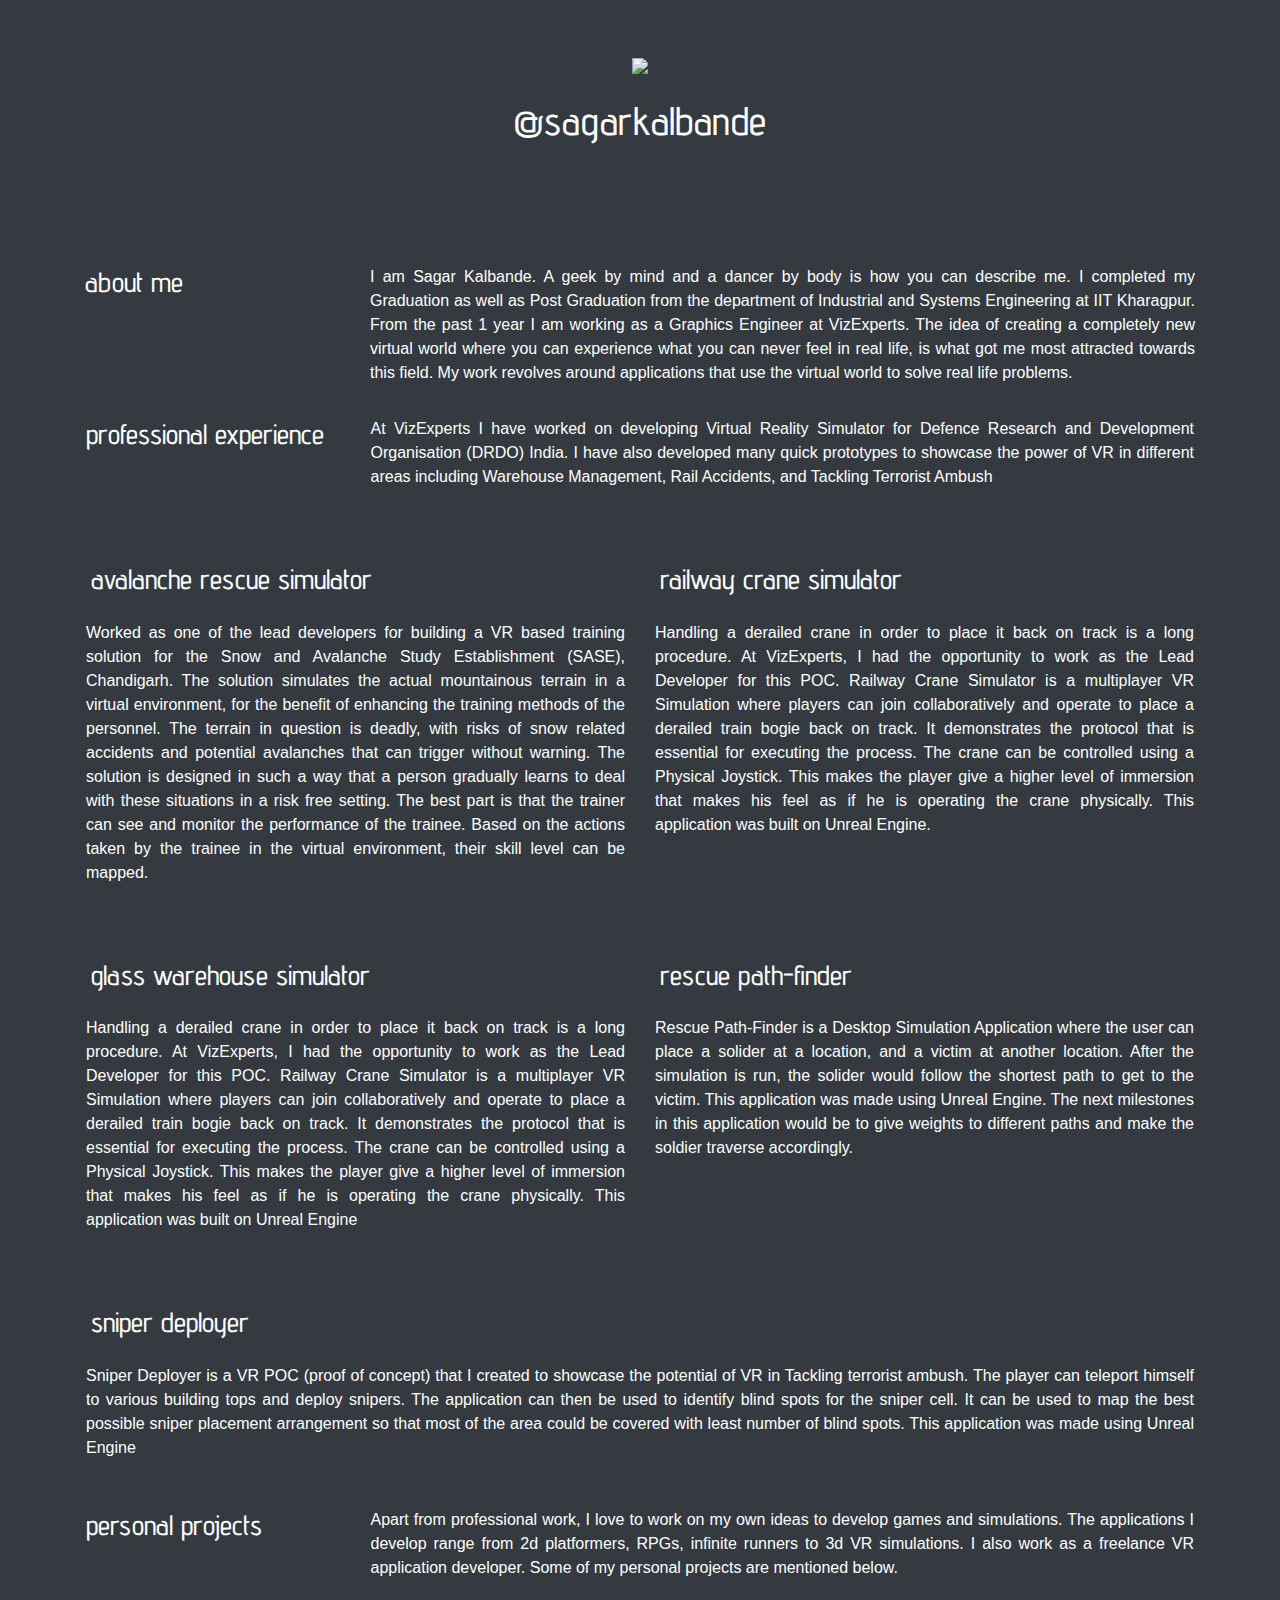
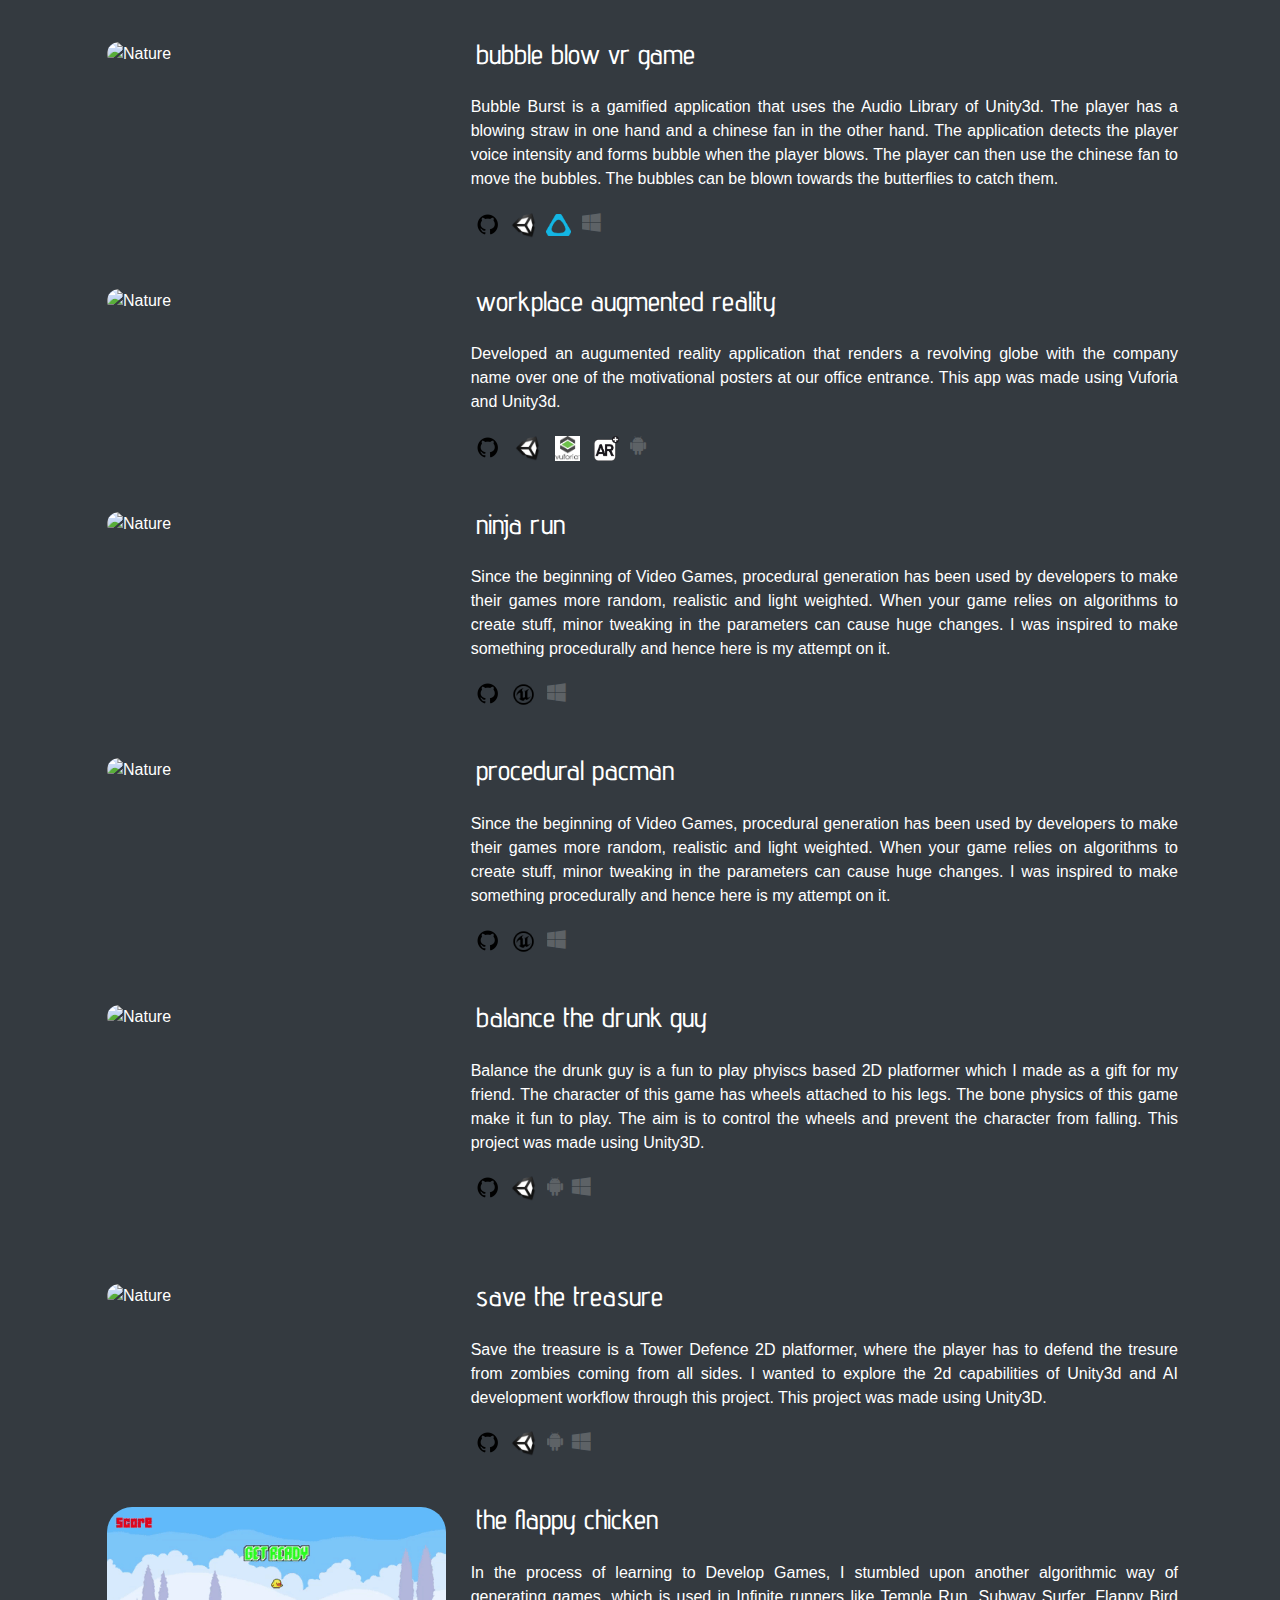
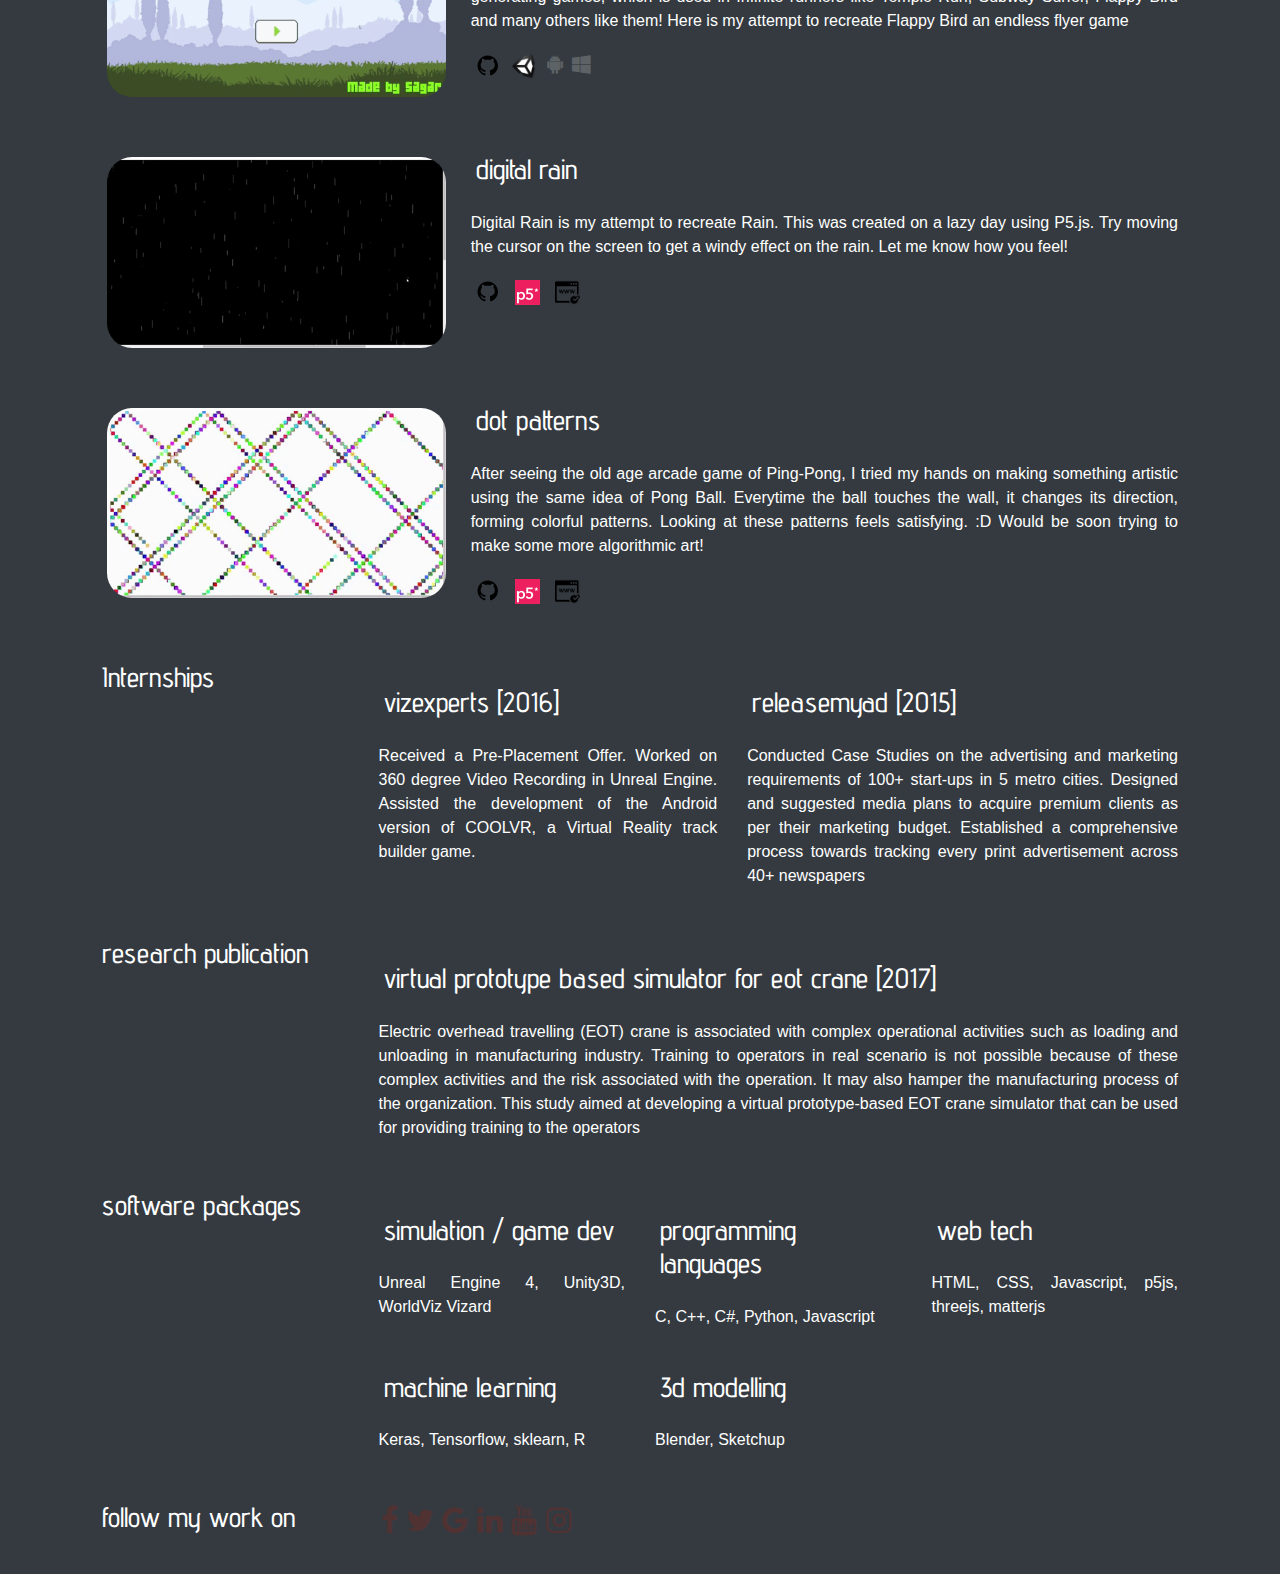
==== commit d437a0e1: "digital rain file name changed" ====
--- a/index.html
+++ b/index.html
@@ -203,7 +203,7 @@
           </div>
 
           <div class="col-sm-4">
-          <img src="images/DigitalRain.gif" alt="Nature" class="responsive">
+          <img src="images/digitalRain.gif" alt="Nature" class="responsive">
           </div>
           <div class="col-sm-8">
             <h3 class="projects">Digital Rain</h3>
--- a/css/main.css
+++ b/css/main.css
@@ -18,7 +18,7 @@
   border-radius: 25px;
     width: 100%;
     height: auto;
-    margin: 50px 5px;
+    margin: 30px 5px;
 }
 
 .mainlogo{
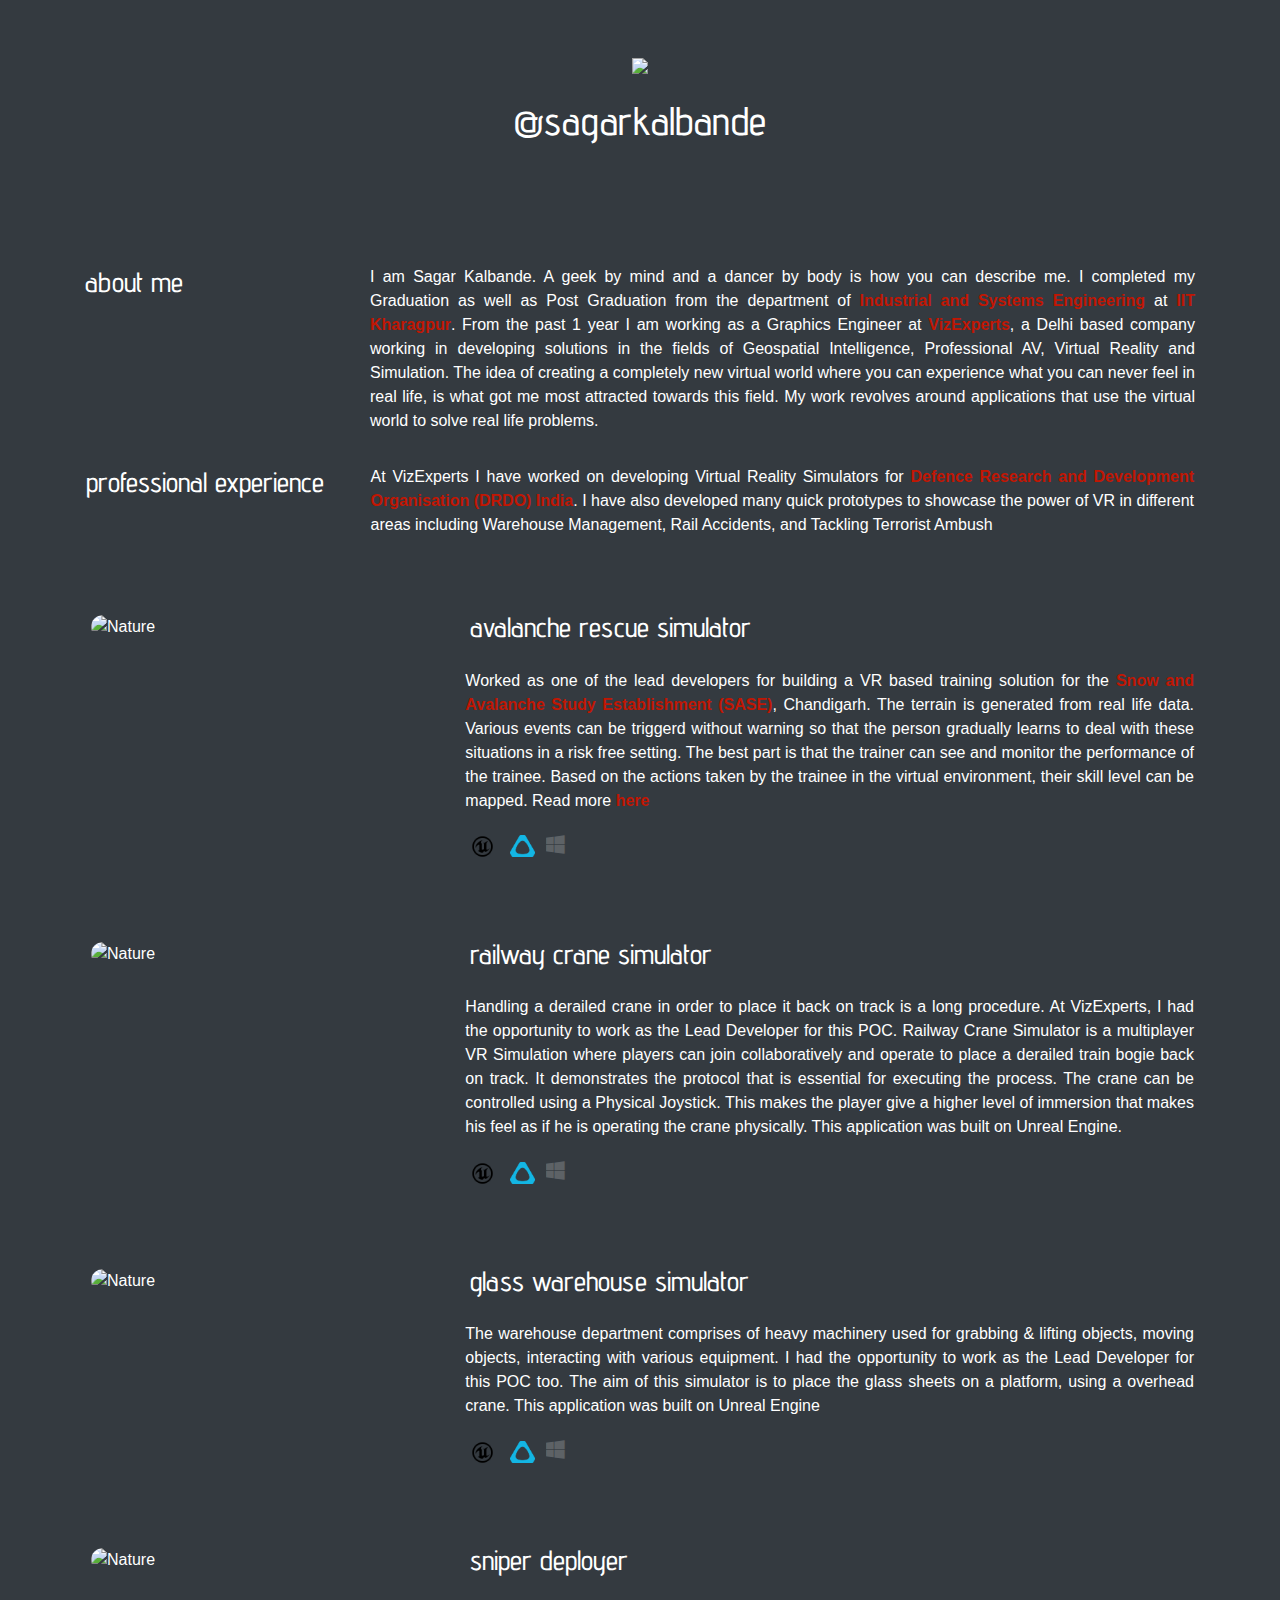
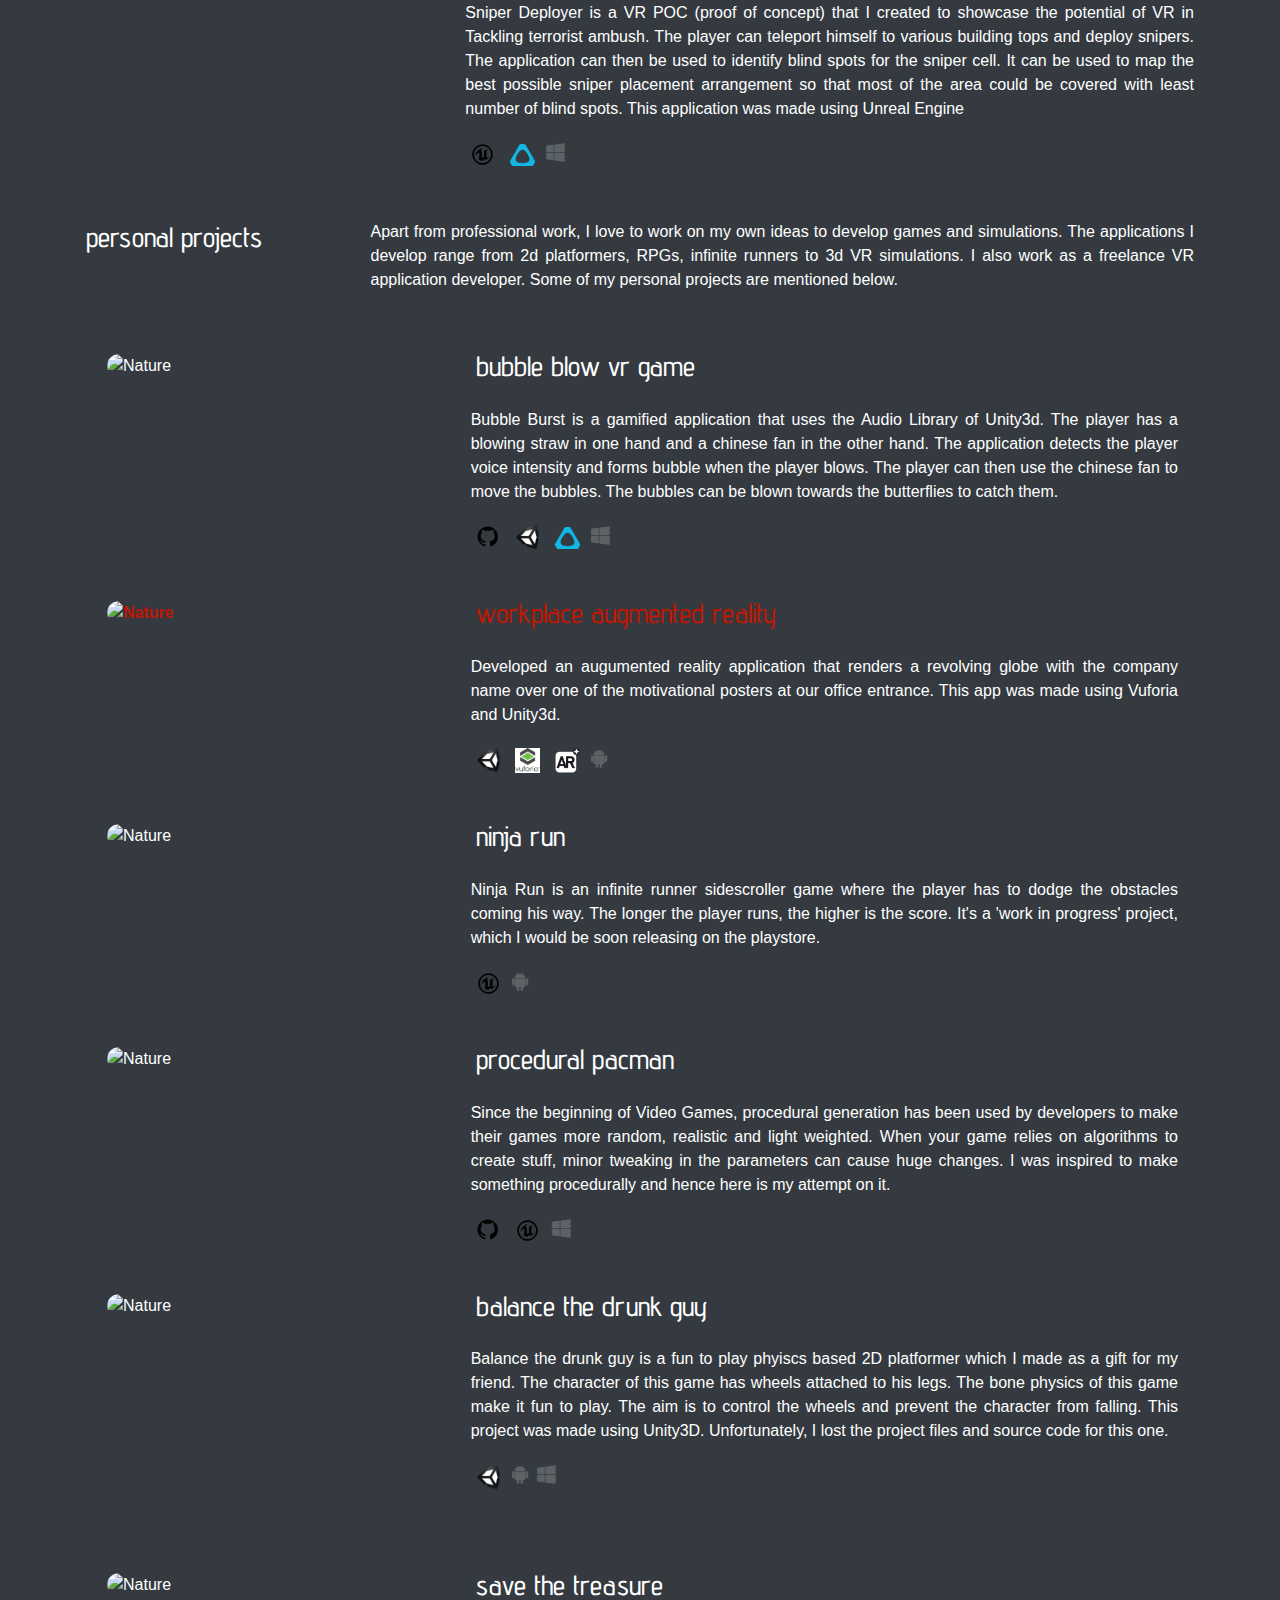
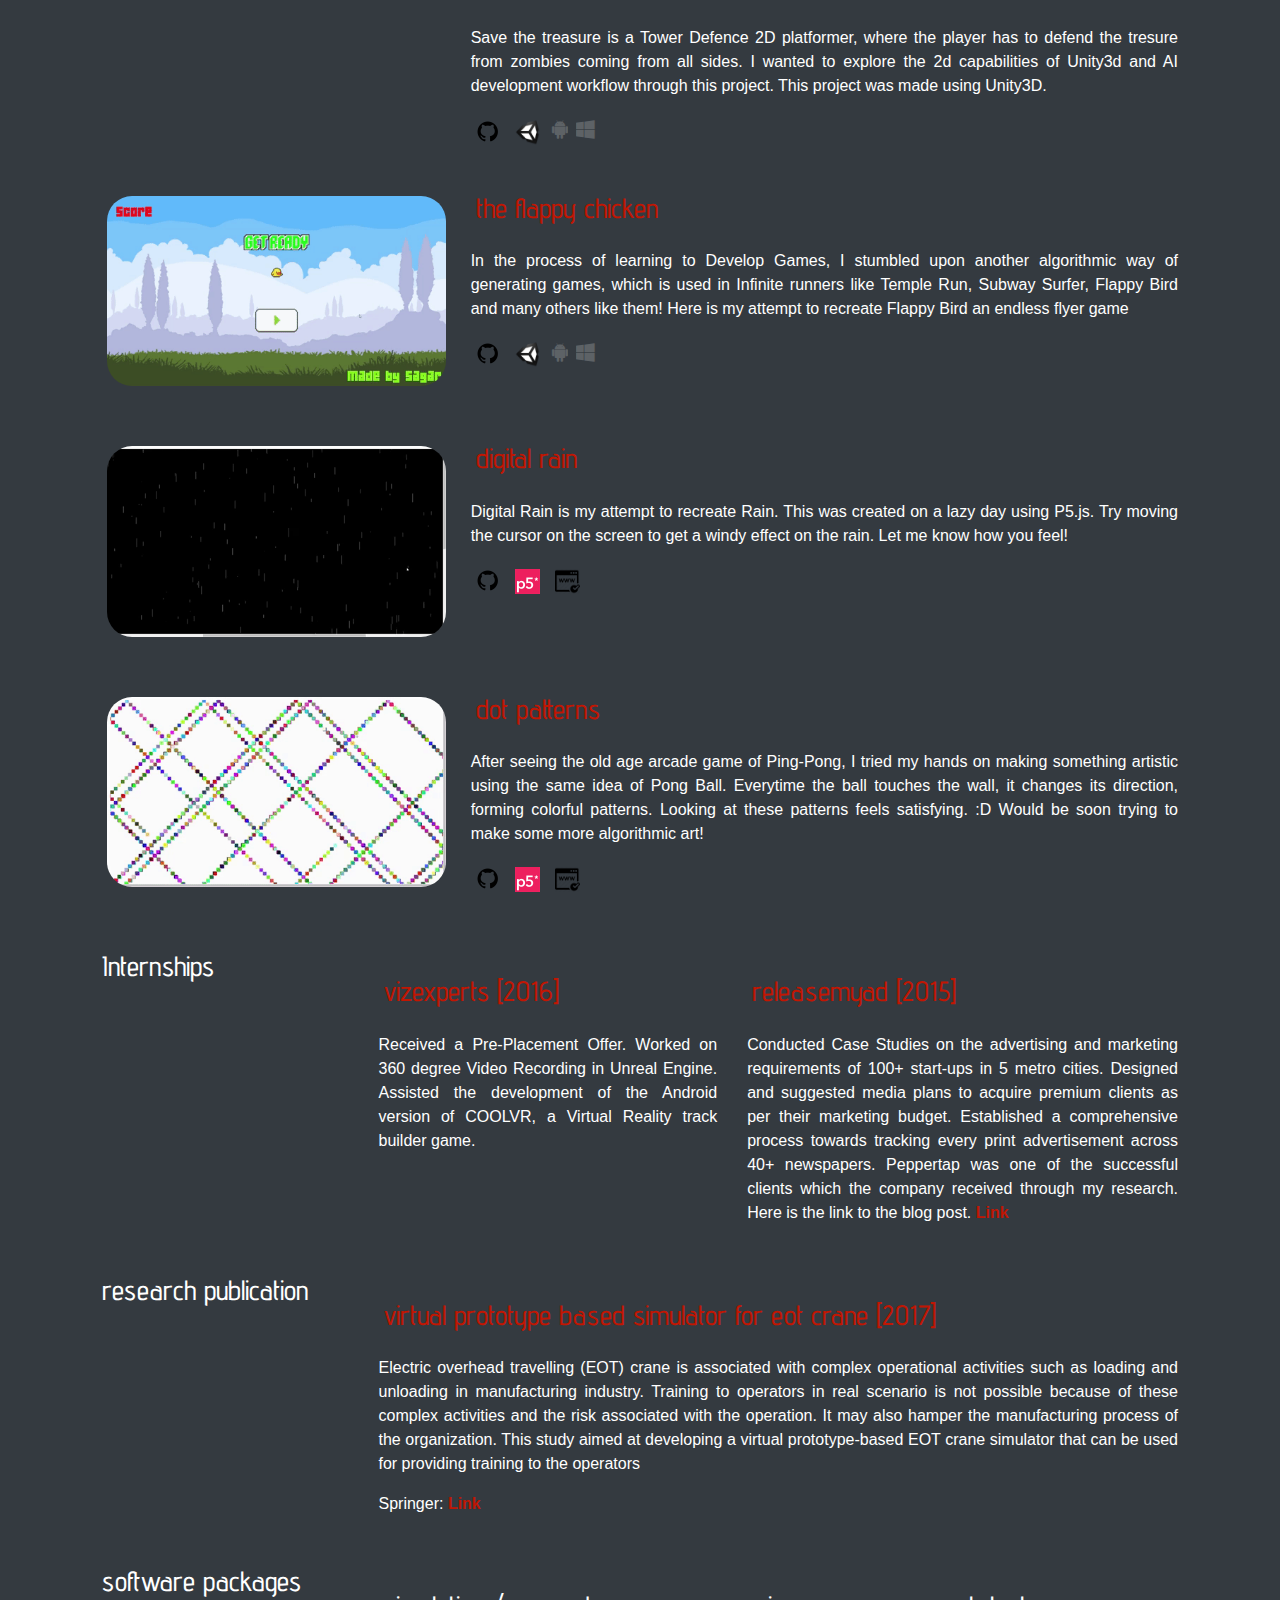
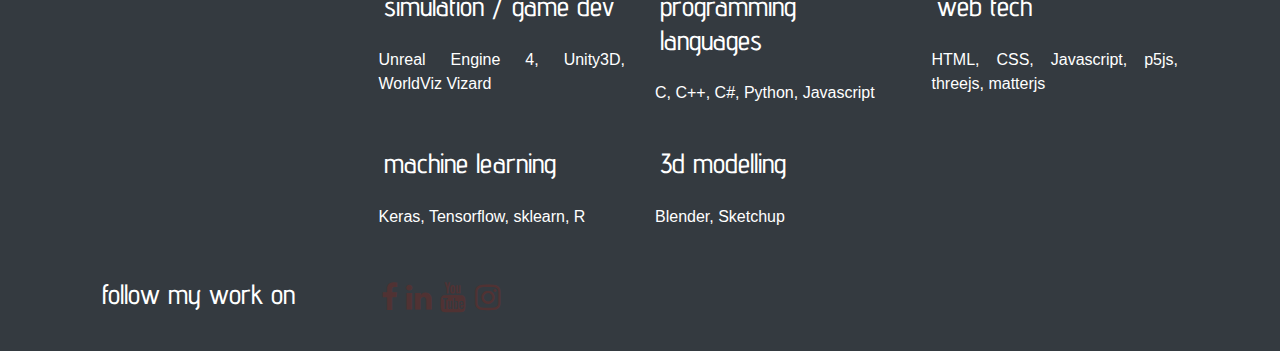
==== commit a381a282: "pacman file name" ====
--- a/index.html
+++ b/index.html
@@ -30,7 +30,7 @@
 
     </div>
       <div class="col-sm-9">
-      <p class="text-justify">I am Sagar Kalbande. A geek by mind and a dancer by body is how you can describe me. I completed my Graduation as well as Post Graduation from the department of Industrial and Systems Engineering at IIT Kharagpur. From the past 1 year I am working as a Graphics Engineer at VizExperts. The idea of creating a completely new virtual world where you can experience what you can never feel in real life, is what got me most attracted towards this field. My work revolves around applications that use the virtual world to solve real life problems.</p>
+      <p class="text-justify">I am Sagar Kalbande. A geek by mind and a dancer by body is how you can describe me. I completed my Graduation as well as Post Graduation from the department of <a href="http://www.iitkgp.ac.in/department/IM">Industrial and Systems Engineering</a> at <a href="http://www.iitkgp.ac.in/">IIT Kharagpur</a>. From the past 1 year I am working as a Graphics Engineer at <a href="https://www.vizexperts.com/">VizExperts</a>, a Delhi based company working in developing solutions in the fields of <b>Geospatial Intelligence, Professional AV, Virtual Reality and Simulation</b>. The idea of creating a completely new virtual world where you can experience what you can never feel in real life, is what got me most attracted towards this field. My work revolves around applications that use the virtual world to solve real life problems.</p>
     </div>
   </div>
 </div>
@@ -41,45 +41,95 @@
       <h3 class = "headline mb-5">professional experience</h3>
     </div>
     <div class="col-sm-9">
-            <p class="text-justify">At VizExperts I have worked on developing Virtual Reality Simulator for Defence Research and Development Organisation (DRDO) India. I have also developed many quick prototypes to showcase the power of VR in different areas including Warehouse Management, Rail Accidents, and  Tackling Terrorist Ambush</p>
-    </div>
-  </div>
-</div>
-
-<div class="container p-3">
-  <div class="row">
-    <div class="col-sm-6">
+            <p class="text-justify">At VizExperts I have worked on developing Virtual Reality Simulators for <a href="https://www.drdo.gov.in">Defence Research and Development Organisation (DRDO) India</a>. I have also developed many quick prototypes to showcase the power of VR in different areas including <b>Warehouse Management, Rail Accidents, and  Tackling Terrorist Ambush</b></p>
+
+    </div>
+  </div>
+</div>
+
+<div class="container p-3">
+  <div class="row">
+    <div class="col-sm-4">
+    <img src="images/SASE.gif" alt="Nature" class="responsive">
+    </div>
+    <div class="col-sm-8">
       <h3 class="projects">Avalanche Rescue Simulator</h3>
-      <p class="text-justify">Worked as one of the lead developers for building a VR based training solution for the Snow and Avalanche Study Establishment (SASE), Chandigarh. The solution simulates the actual mountainous terrain in a virtual environment, for the benefit of enhancing the training methods of the personnel. The terrain in question is deadly, with risks of snow related accidents and potential avalanches that can trigger without warning. The solution is designed in such a way that a person gradually learns to deal with these situations in a risk free setting. The best part is that the trainer can see and monitor the performance of the trainee. Based on the actions taken by the trainee in the virtual environment, their skill level can be mapped.</p>
-    </div>
-    <div class="col-sm-6">
+      <p class="text-justify">Worked as one of the lead developers for building a VR based training solution for the <a href="https://www.drdo.gov.in/drdo/labs1/SASE/English/indexnew.jsp?pg=homepage.jsp">Snow and Avalanche Study Establishment (SASE)</a>, Chandigarh. The terrain is generated from real life data. Various events can be triggerd without warning so that the person gradually learns to deal with these situations in a risk free setting. The best part is that the trainer can see and monitor the performance of the trainee. Based on the actions taken by the trainee in the virtual environment, their skill level can be mapped. Read more <a href="https://www.vizexperts.com/blog/sase-embraces-virtual-reality-for-their-training-applications">here</a></p>
+      <p>
+        <img class="smallLogo"src="images/unrealLogo.png" alt="Nature" class="responsive">
+        <img class="smallLogo"src="images/vive.png" alt="Source Code" class="responsive">
+        <i class="fa fa-windows" style="font-size:20px;color:white"></i>
+      </p>
+    </div>
+  </div>
+</div>
+
+    <div class="container p-3">
+      <div class="row">
+    <div class="col-sm-4">
+    <img src="images/SWR.png" alt="Nature" class="responsive">
+    </div>
+    <div class="col-sm-8">
       <h3 class="projects">Railway Crane Simulator</h3>
-      <p class="text-justify">Handling a derailed crane in order to place it back on track is a long procedure. At VizExperts, I had the opportunity to work as the Lead Developer for this POC. Railway Crane Simulator is a multiplayer VR Simulation where players can join collaboratively and operate to place a derailed train bogie back on track. It demonstrates the protocol that is essential for executing the process. The crane can be controlled using a Physical Joystick. This makes the player give a higher level of immersion that makes his feel as if he is operating the crane physically. This application was built on Unreal Engine.</p>
-    </div>
-  </div>
-</div>
-
-<div class="container p-3">
-  <div class="row">
-    <div class="col-sm-6">
+      <p class="text-justify">Handling a derailed crane in order to place it back on track is a long procedure. At VizExperts, I had the opportunity to work as the <b>Lead Developer</b> for this POC. Railway Crane Simulator is a multiplayer VR Simulation where players can join collaboratively and operate to place a derailed train bogie back on track. It demonstrates the protocol that is essential for executing the process. The crane can be controlled using a Physical Joystick. This makes the player give a higher level of immersion that makes his feel as if he is operating the crane physically. This application was built on Unreal Engine.</p>
+      <p>
+        <img class="smallLogo"src="images/unrealLogo.png" alt="Nature" class="responsive">
+        <img class="smallLogo"src="images/vive.png" alt="Source Code" class="responsive">
+        <i class="fa fa-windows" style="font-size:20px;color:white"></i>
+      </p>
+    </div>
+  </div>
+</div>
+
+<div class="container p-3">
+  <div class="row">
+    <div class="col-sm-4">
+    <img src="images/SG.png" alt="Nature" class="responsive">
+    </div>
+    <div class="col-sm-8">
       <h3 class="projects">Glass Warehouse Simulator</h3>
-      <p class="text-justify">Handling a derailed crane in order to place it back on track is a long procedure. At VizExperts, I had the opportunity to work as the Lead Developer for this POC. Railway Crane Simulator is a multiplayer VR Simulation where players can join collaboratively and operate to place a derailed train bogie back on track. It demonstrates the protocol that is essential for executing the process. The crane can be controlled using a Physical Joystick. This makes the player give a higher level of immersion that makes his feel as if he is operating the crane physically. This application was built on Unreal Engine</p>
-    </div>
-
-
-      <div class="col-sm-6">
+      <p class="text-justify">The warehouse department comprises of heavy machinery used for grabbing & lifting objects, moving objects, interacting with various equipment. I had the opportunity to work as the Lead Developer for this POC too. The aim of this simulator is to place the glass sheets on a platform, using a overhead crane. This application was built on Unreal Engine</p>
+      <p>
+        <img class="smallLogo"src="images/unrealLogo.png" alt="Nature" class="responsive">
+        <img class="smallLogo"src="images/vive.png" alt="Source Code" class="responsive">
+        <i class="fa fa-windows" style="font-size:20px;color:white"></i>
+      </p>
+    </div>
+</div>
+</div>
+
+<!--
+<div class="container p-3">
+    <div class="row">
+    <div class="col-sm-4">
+    <img src="images/SASE.gif" alt="Nature" class="responsive">
+    </div>
+      <div class="col-sm-8">
         <h3 class="projects">Rescue Path-Finder</h3>
         <p class="text-justify">Rescue Path-Finder is a Desktop Simulation Application where the user can place a solider at a location, and a victim at another location. After the simulation is run, the solider would follow the shortest path to get to the victim. This application was made using Unreal Engine. The next milestones in this application would be to give weights to different paths and make the soldier traverse accordingly.</p>
-      </div>
-
+        <p>
+          <img class="smallLogo"src="images/unrealLogo.png" alt="Nature" class="responsive">
+          <img class="smallLogo"src="images/vive.png" alt="Source Code" class="responsive">
+          <i class="fa fa-windows" style="font-size:20px;color:white"></i>
+        </p>
+      </div>
         </div>
  </div>
+-->
 
  <div class="container p-3">
   <div class="row">
-      <div class="col-sm-12">
+    <div class="col-sm-4">
+    <img src="images/sniper.gif" alt="Nature" class="responsive">
+    </div>
+      <div class="col-sm-8">
         <h3 class="projects">Sniper Deployer</h3>
         <p class="text-justify">Sniper Deployer is a VR POC (proof of concept) that I created to showcase the potential of VR in Tackling terrorist ambush. The player can teleport himself to various building tops and deploy snipers. The application can then be used to identify blind spots for the sniper cell. It can be used to map the best possible sniper placement arrangement so that most of the area could be covered with least number of blind spots. This application was made using Unreal Engine</p>
+        <p>
+          <img class="smallLogo"src="images/unrealLogo.png" alt="Nature" class="responsive">
+          <img class="smallLogo"src="images/vive.png" alt="Source Code" class="responsive">
+          <i class="fa fa-windows" style="font-size:20px;color:white"></i>
+        </p>
       </div>
 
 
@@ -110,19 +160,24 @@
           <p class="text-justify">Bubble Burst is a gamified application that uses the Audio Library of Unity3d. The player has a blowing straw in one hand and a chinese fan in the other hand. The application detects the player voice intensity and forms bubble when the player blows. The player can then use the chinese fan to move the bubbles. The bubbles can be blown towards the butterflies to catch them.<p>
 
           <p>
-            <img class="smallLogo"src="images/code.png" alt="Source Code" class="responsive"><img class="smallLogo"src="images/unityLogo.png" alt="Nature" class="responsive"><img class="smallLogo"src="images/vive.png" alt="Source Code" class="responsive">
+            <a href="https://github.com/SagarKalbande/BlowBubbleInVR">
+            <img class="smallLogo"src="images/code.png" alt="Source Code" class="responsive"></a>
+            <img class="smallLogo"src="images/unityLogo.png" alt="Nature" class="responsive">
+            <img class="smallLogo"src="images/vive.png" alt="Source Code" class="responsive">
             <i class="fa fa-windows" style="font-size:20px;color:white"></i>
           </p>
         </div>
 
         <div class="col-sm-4">
-        <img src="images/vizAR.gif" alt="Nature" class="responsive">
-        </div>
-        <div class="col-sm-8">
-          <h3 class="projects">Workplace Augmented Reality</h3>
+          <a href="https://sagarkalbande.itch.io/vizar">
+        <img src="images/vizAR.gif" alt="Nature" class="responsive"></a>
+        </div>
+        <div class="col-sm-8">
+          <a href="https://sagarkalbande.itch.io/vizar">
+          <h3 class="projects">Workplace Augmented Reality</h3></a>
           <p class="text-justify">Developed an augumented reality application that renders a revolving globe with the company name over one of the motivational posters at our office entrance.  This app was made using Vuforia and Unity3d. </p>
           <p>
-            <img class="smallLogo"src="images/code.png" alt="Source Code" class="responsive">
+
             <img class="smallLogo"src="images/unityLogo.png" alt="Nature" class="responsive">
             <img class="smallLogo"src="images/vuforia.png" alt="Nature" class="responsive">
             <img class="smallLogo"src="images/AR.png" alt="Nature" class="responsive">
@@ -135,21 +190,23 @@
         </div>
         <div class="col-sm-8">
           <h3 class="projects">Ninja Run</h3>
-          <p class="text-justify">Since the beginning of Video Games, procedural generation has been used by developers to make their games more random, realistic and light weighted. When your game relies on algorithms to create stuff, minor tweaking in the parameters can cause huge changes. I was inspired to make something procedurally and hence here is my attempt on it.</p>
+          <p class="text-justify">Ninja Run is an infinite runner sidescroller game where the player has to dodge the obstacles coming his way. The longer the player runs, the higher is the score. It's a 'work in progress' project, which I would be soon releasing on the playstore.</p>
           <p>
-            <img class="smallLogo"src="images/code.png" alt="Source Code" class="responsive"><img class="smallLogo"src="images/unrealLogo.png" alt="Nature" class="responsive">
-            <i class="fa fa-windows" style="font-size:20px;color:white"></i>
+            <img class="smallLogo"src="images/unrealLogo.png" alt="Nature" class="responsive">
+            <i class="fa fa-android" style="font-size:20px;color:white"></i>
           </p>
         </div>
 
         <div class="col-sm-4">
-        <img src="images/ninjaRun.gif" alt="Nature" class="responsive">
+        <img src="images/pacman.gif" alt="Nature" class="responsive">
         </div>
         <div class="col-sm-8">
           <h3 class="projects">Procedural Pacman</h3>
           <p class="text-justify">Since the beginning of Video Games, procedural generation has been used by developers to make their games more random, realistic and light weighted. When your game relies on algorithms to create stuff, minor tweaking in the parameters can cause huge changes. I was inspired to make something procedurally and hence here is my attempt on it.</p>
           <p>
-            <img class="smallLogo"src="images/code.png" alt="Source Code" class="responsive"><img class="smallLogo"src="images/unrealLogo.png" alt="Nature" class="responsive">
+            <a href="https://github.com/SagarKalbande/ProceduralPacman">
+            <img class="smallLogo"src="images/code.png" alt="Source Code" class="responsive"></a>
+            <img class="smallLogo"src="images/unrealLogo.png" alt="Nature" class="responsive">
             <i class="fa fa-windows" style="font-size:20px;color:white"></i>
           </p>
         </div>
@@ -159,10 +216,10 @@
         </div>
         <div class="col-sm-8">
           <h3 class="projects">Balance the drunk guy</h3>
-          <p class="text-justify">Balance the drunk guy is a fun to play phyiscs based 2D platformer which I made as a gift for my friend. The character of this game has wheels attached to his legs. The bone physics of this game make it fun to play. The aim is to control the wheels and prevent the character from falling. This project was made using Unity3D.</p>
+          <p class="text-justify">Balance the drunk guy is a fun to play phyiscs based 2D platformer which I made as a gift for my friend. The character of this game has wheels attached to his legs. The bone physics of this game make it fun to play. The aim is to control the wheels and prevent the character from falling. This project was made using Unity3D. Unfortunately, I lost the project files and source code for this one.</p>
 
         <p>
-          <img class="smallLogo"src="images/code.png" alt="Source Code" class="responsive"><img class="smallLogo"src="images/unityLogo.png" alt="Nature" class="responsive">
+          <img class="smallLogo"src="images/unityLogo.png" alt="Nature" class="responsive">
           <i class="fa fa-android" style="font-size:20px;color:white"></i>
           <i class="fa fa-windows" style="font-size:20px;color:white"></i>
         </p>
@@ -180,7 +237,9 @@
             <p class="text-justify"> Save the treasure is a Tower Defence 2D platformer, where the player has to defend the tresure from zombies coming from all sides. I wanted to explore the 2d capabilities of Unity3d and AI development workflow through this project. This project was made using Unity3D.</p>
 
             <p>
-              <img class="smallLogo"src="images/code.png" alt="Source Code" class="responsive"><img class="smallLogo"src="images/unityLogo.png" alt="Nature" class="responsive">
+              <a href="https://github.com/SagarKalbande/Unity2DPlatformer">
+              <img class="smallLogo"src="images/code.png" alt="Source Code" class="responsive"></a>
+              <img class="smallLogo"src="images/unityLogo.png" alt="Nature" class="responsive">
               <i class="fa fa-android" style="font-size:20px;color:white"></i>
               <i class="fa fa-windows" style="font-size:20px;color:white"></i>
             </p>
@@ -188,14 +247,18 @@
           </div>
 
           <div class="col-sm-4">
-          <img src="images/flappy.gif" alt="Nature" class="responsive">
+            <a href="https://sagarkalbande.itch.io/flappychick">
+          <img src="images/flappy.gif" alt="Nature" class="responsive"></a>
           </div>
           <div class="col-sm-8">
-            <h3 class="projects">The Flappy Chicken</h3>
+            <a href="https://sagarkalbande.itch.io/flappychick">
+            <h3 class="projects">The Flappy Chicken</h3></a>
             <p class="text-justify">In the process of learning to Develop Games, I stumbled upon another algorithmic way of generating games, which is used in Infinite runners like Temple Run, Subway Surfer, Flappy Bird and many others like them! Here is my attempt to recreate Flappy Bird an endless flyer game</p>
 
             <p>
-              <img class="smallLogo"src="images/code.png" alt="Source Code" class="responsive"><img class="smallLogo"src="images/unityLogo.png" alt="Nature" class="responsive">
+              <a href="https://github.com/SagarKalbande/FlappyChicken">
+              <img class="smallLogo"src="images/code.png" alt="Source Code" class="responsive"></a>
+              <img class="smallLogo"src="images/unityLogo.png" alt="Nature" class="responsive">
               <i class="fa fa-android" style="font-size:20px;color:white"></i>
               <i class="fa fa-windows" style="font-size:20px;color:white"></i>
             </p>
@@ -203,30 +266,37 @@
           </div>
 
           <div class="col-sm-4">
-          <img src="images/digitalRain.gif" alt="Nature" class="responsive">
+            <a href="https://sagarkalbande.github.io/DigitalRain/">
+          <img src="images/digitalRain.gif" alt="Nature" class="responsive"></a>
           </div>
           <div class="col-sm-8">
-            <h3 class="projects">Digital Rain</h3>
+            <a href="https://sagarkalbande.github.io/DigitalRain/"><h3 class="projects">Digital Rain</h3></a>
             <p class="text-justify">Digital Rain is my attempt to recreate Rain. This was created on a lazy day using P5.js. Try moving the cursor on the screen to get a windy effect on the rain. Let me know how you feel!</p>
 
             <p>
-              <img class="smallLogo"src="images/code.png" alt="Source Code" class="responsive">
+              <a href="https://github.com/SagarKalbande/DigitalRain">
+              <img class="smallLogo"src="images/code.png" alt="Source Code" class="responsive"></a>
               <img class="smallLogo"src="images/p5.png" alt="Nature" class="responsive">
-              <img class="smallLogo"src="images/web.png" alt="Nature" class="responsive">
+              <a href="https://sagarkalbande.github.io/DigitalRain/">
+              <img class="smallLogo"src="images/web.png" alt="Nature" class="responsive"> </a>
             </p>
 
           </div>
 
           <div class="col-sm-4">
-          <img src="images/DotPatterns.gif" alt="Nature" class="responsive">
+            <a href="https://sagarkalbande.github.io/DotPatterns/">
+          <img src="images/DotPatterns.gif" alt="Nature" class="responsive"></a>
           </div>
           <div class="col-sm-8">
-            <h3 class="projects">Dot Patterns</h3>
+
+            <a href="https://sagarkalbande.github.io/DotPatterns/"><h3 class="projects">Dot Patterns</h3></a>
             <p class="text-justify">After seeing the old age arcade game of Ping-Pong, I tried my hands on making something artistic using the same idea of Pong Ball. Everytime the ball touches the wall, it changes its direction, forming colorful patterns. Looking at these patterns feels satisfying. :D Would be soon trying to make some more algorithmic art!</p>
             <p>
-              <img class="smallLogo"src="images/code.png" alt="Source Code" class="responsive">
+              <a href="https://github.com/SagarKalbande/DotPatterns">
+              <img class="smallLogo"src="images/code.png" alt="Source Code" class="responsive"></a>
               <img class="smallLogo"src="images/p5.png" alt="Nature" class="responsive">
-              <img class="smallLogo"src="images/web.png" alt="Nature" class="responsive">
+              <a href="https://sagarkalbande.github.io/DotPatterns/">
+              <img class="smallLogo"src="images/web.png" alt="Nature" class="responsive"></a>
             </p>
           </div>
           </div>
@@ -240,12 +310,12 @@
       </div>
 
       <div class="col-sm-4">
-        <h3 class="projects">VizExperts [2016]</h3>
+        <a href="https://www.vizexperts.com/"><h3 class="projects">VizExperts [2016]</h3></a>
         <p class="text-justify">Received a Pre-Placement Offer. Worked on 360 degree Video Recording in Unreal Engine. Assisted the development of the Android version of COOLVR, a Virtual Reality track builder game.</p>
       </div>
       <div class="col-sm-5">
-        <h3 class="projects">ReleaseMyAd [2015]</h3>
-        <p class="text-justify">Conducted Case Studies on the advertising and marketing requirements of 100+ start-ups in 5 metro cities. Designed and suggested media plans to acquire premium clients as per their marketing budget. Established a comprehensive process towards tracking every print advertisement across 40+ newspapers</p>
+        <a href="http://www.releasemyad.com/"><h3 class="projects">ReleaseMyAd [2015]</h3></a>
+        <p class="text-justify">Conducted Case Studies on the advertising and marketing requirements of 100+ start-ups in 5 metro cities. Designed and suggested media plans to acquire premium clients as per their marketing budget. Established a comprehensive process towards tracking every print advertisement across 40+ newspapers. Peppertap was one of the successful clients which the company received through my research. Here is the link to the blog post. <a href="http://blog.releasemyad.com/2015/12/peppertap-knocks-with-newspaper-and-radio-ads-to-deliver-home-essentials-at-your-doorstep/">Link</a></p>
       </div>
   </div>
 </div>
@@ -257,8 +327,9 @@
       </div>
 
       <div class="col-sm-9">
-        <h3 class="projects">Virtual Prototype based Simulator for EOT Crane [2017]</h3>
+        <a href="https://www.springerprofessional.de/en/virtual-prototype-based-simulator-for-eot-crane/15178800"><h3 class="projects"> Virtual Prototype based Simulator for EOT Crane [2017] </h3></a>
         <p class="text-justify">Electric overhead travelling (EOT) crane is associated with complex operational activities such as loading and unloading in manufacturing industry. Training to operators in real scenario is not possible because of these complex activities and the risk associated with the operation. It may also hamper the manufacturing process of the organization. This study aimed at developing a virtual prototype-based EOT crane simulator that can be used for providing training to the operators</p>
+        <p> Springer: <a href="https://www.springerprofessional.de/en/virtual-prototype-based-simulator-for-eot-crane/15178800">Link</a> </p>
       </div>
   </div>
 </div>
@@ -303,12 +374,10 @@
       </div>
 
       <div class="col-sm-9">
-      <a href="#" class="fa fa-facebook"></a>
-      <a href="#" class="fa fa-twitter"></a>
-      <a href="#" class="fa fa-google"></a>
-      <a href="#" class="fa fa-linkedin"></a>
-      <a href="#" class="fa fa-youtube"></a>
-      <a href="#" class="fa fa-instagram"></a>
+      <a href="https://www.facebook.com/sagarkalbande1" class="fa fa-facebook"></a>
+      <a href="https://www.linkedin.com/in/sagarkalbande/" class="fa fa-linkedin"></a>
+      <a href="https://www.youtube.com/channel/UCCalN_flCbPfv7H7nLRtN4A?view_as=subscriber" class="fa fa-youtube"></a>
+      <a href="https://www.instagram.com/sagarkalbande/" class="fa fa-instagram"></a>
     </div>
   </div>
 </div>
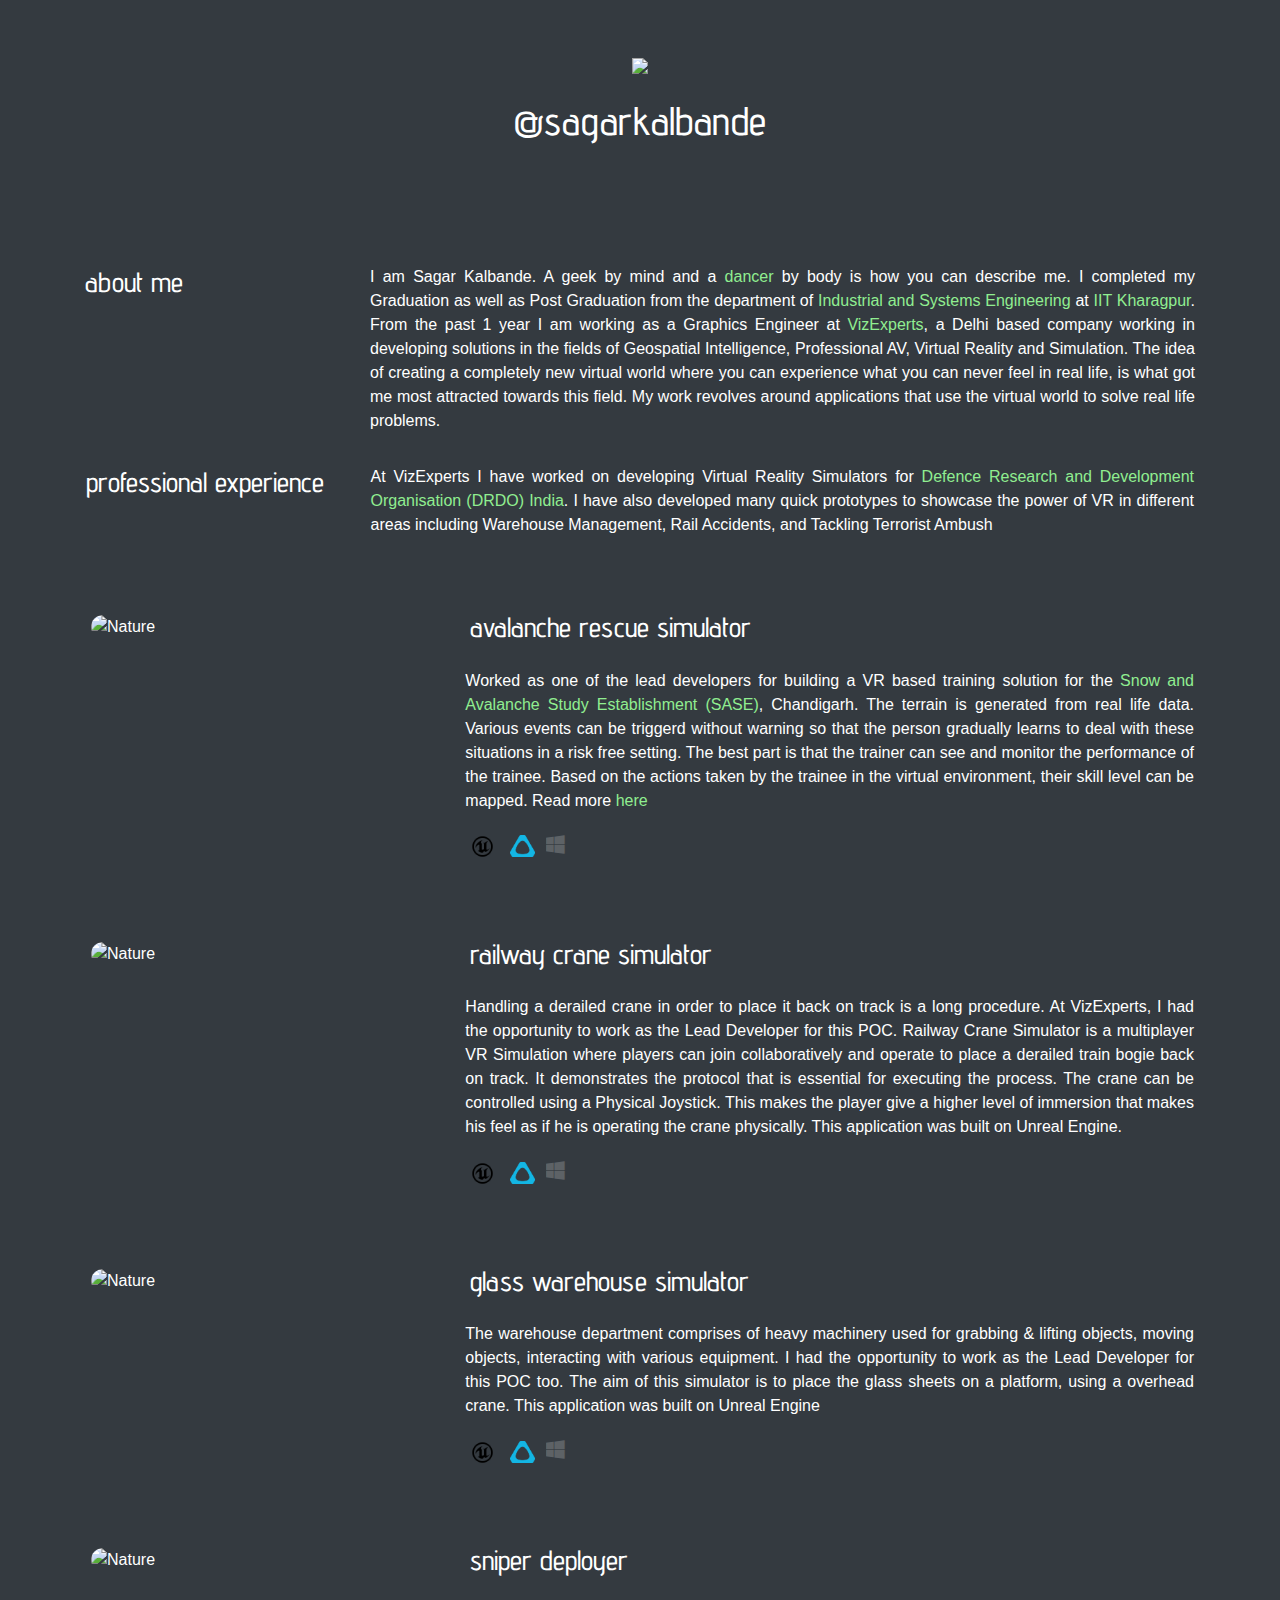
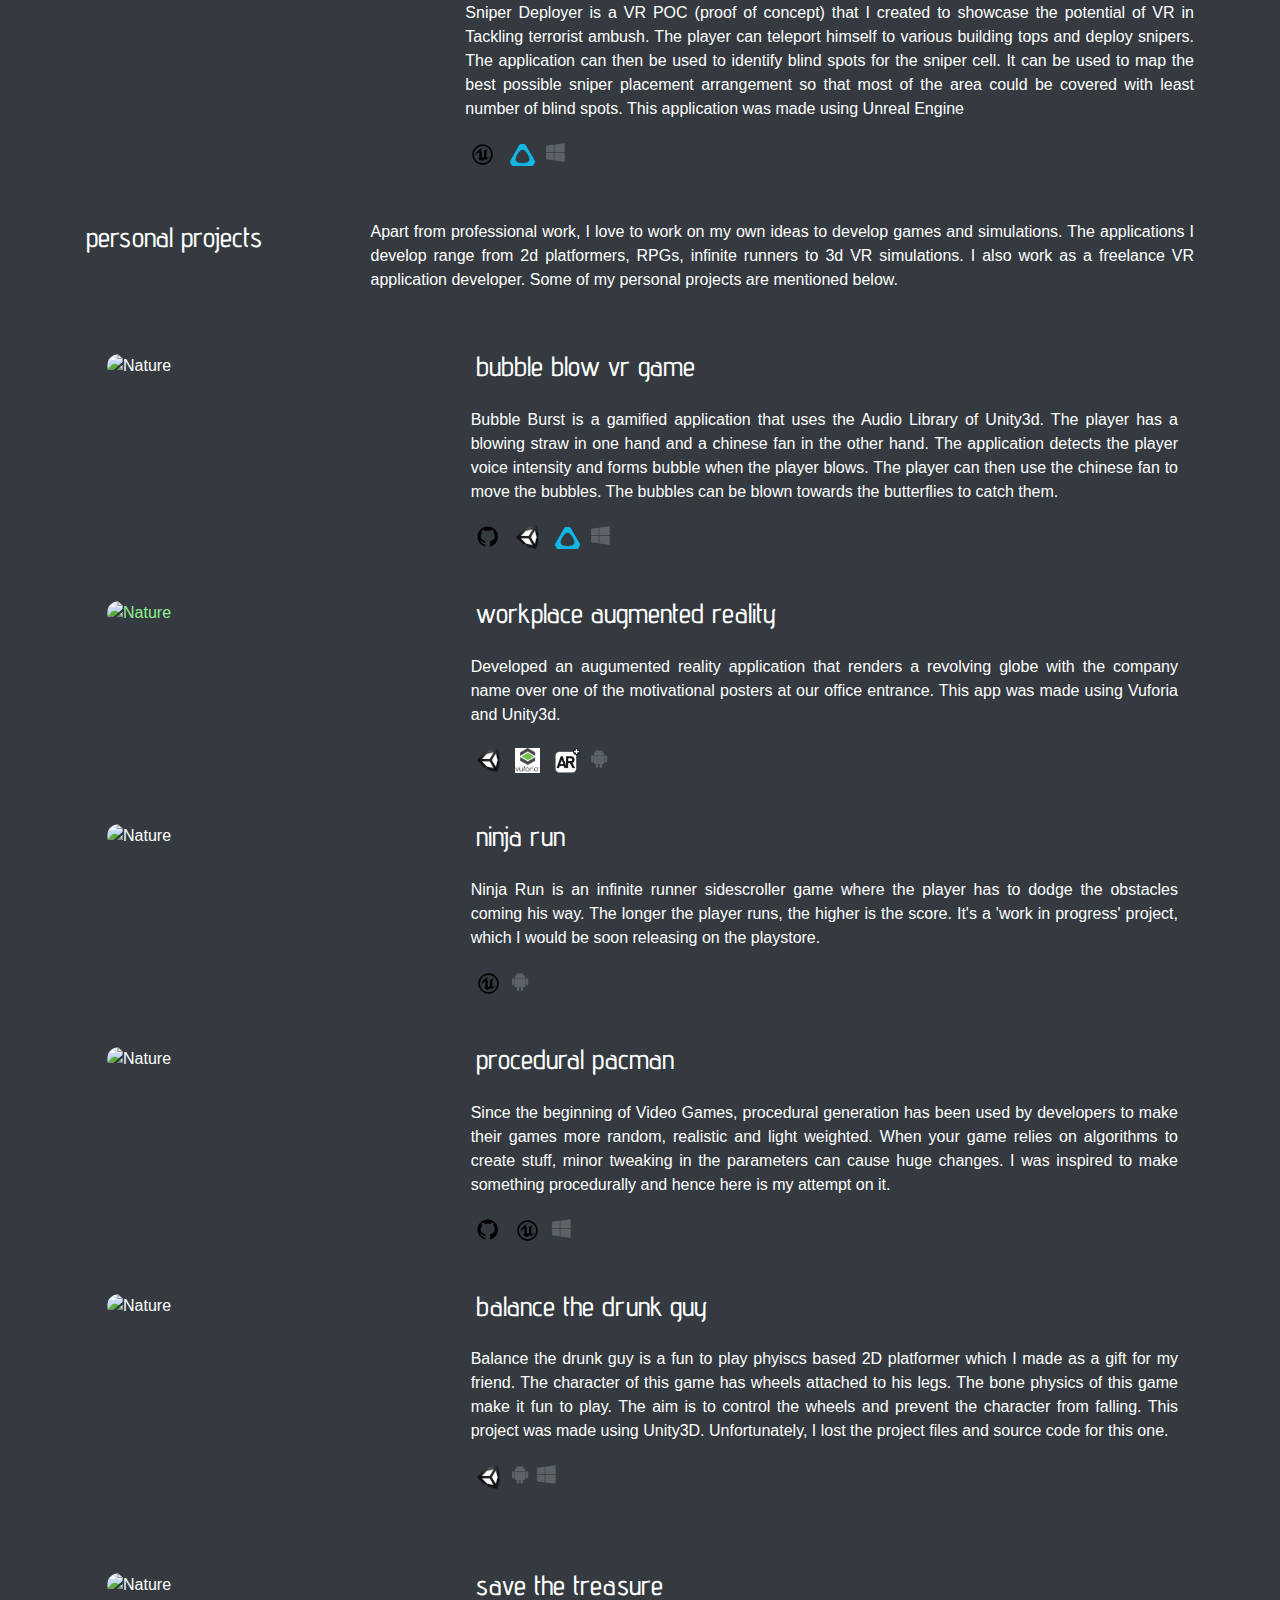
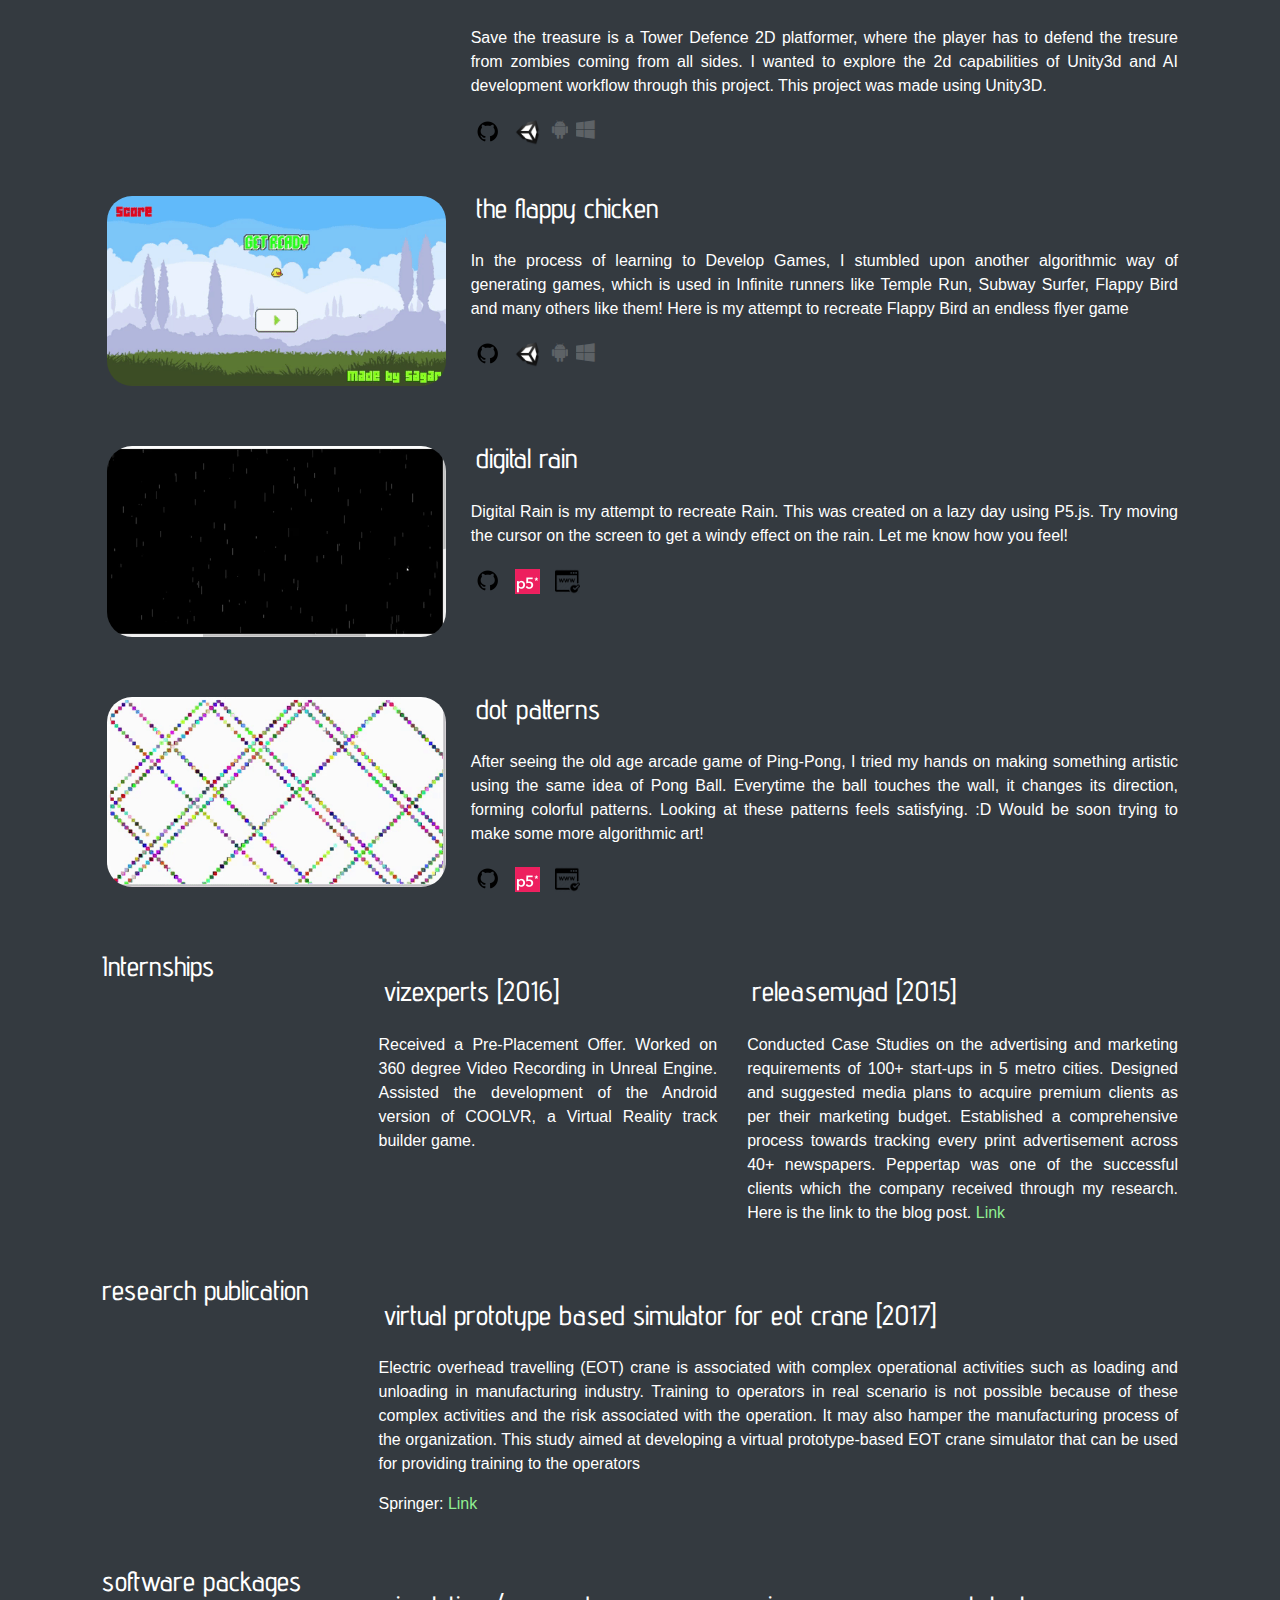
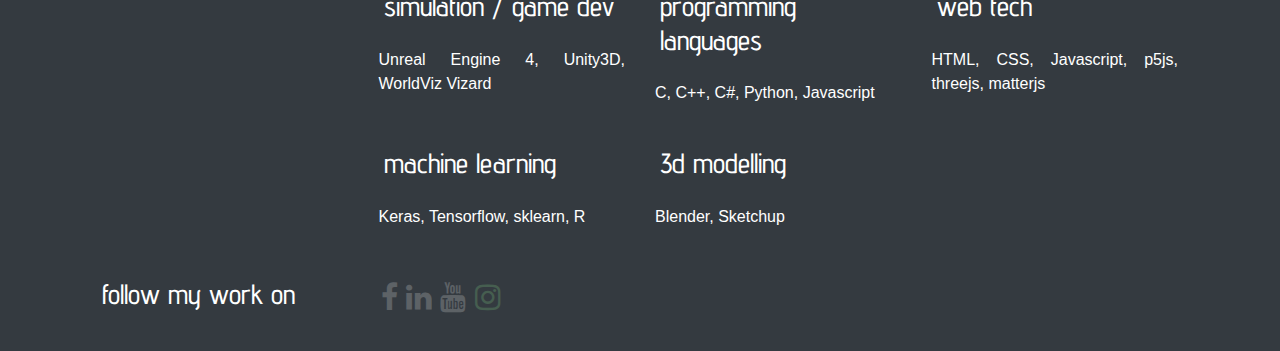
==== commit d78de24e: "Removed changes" ====
--- a/index.html
+++ b/index.html
@@ -21,6 +21,9 @@
   <h1 class="p-3">@sagarkalbande</h1>
 </div>
 
+
+
+
 <body class="bg-dark text-white">
 
 <div class="container - fluid">
@@ -30,7 +33,7 @@
 
     </div>
       <div class="col-sm-9">
-      <p class="text-justify">I am Sagar Kalbande. A geek by mind and a dancer by body is how you can describe me. I completed my Graduation as well as Post Graduation from the department of <a href="http://www.iitkgp.ac.in/department/IM">Industrial and Systems Engineering</a> at <a href="http://www.iitkgp.ac.in/">IIT Kharagpur</a>. From the past 1 year I am working as a Graphics Engineer at <a href="https://www.vizexperts.com/">VizExperts</a>, a Delhi based company working in developing solutions in the fields of <b>Geospatial Intelligence, Professional AV, Virtual Reality and Simulation</b>. The idea of creating a completely new virtual world where you can experience what you can never feel in real life, is what got me most attracted towards this field. My work revolves around applications that use the virtual world to solve real life problems.</p>
+      <p class="text-justify">I am Sagar Kalbande. A geek by mind and a <a href="https://www.youtube.com/channel/UCCalN_flCbPfv7H7nLRtN4A?view_as=subscriber">dancer</a> by body is how you can describe me. I completed my Graduation as well as Post Graduation from the department of <a href="http://www.iitkgp.ac.in/department/IM">Industrial and Systems Engineering</a> at <a href="http://www.iitkgp.ac.in/">IIT Kharagpur</a>. From the past 1 year I am working as a Graphics Engineer at <a href="https://www.vizexperts.com/">VizExperts</a>, a Delhi based company working in developing solutions in the fields of <b>Geospatial Intelligence, Professional AV, Virtual Reality and Simulation</b>. The idea of creating a completely new virtual world where you can experience what you can never feel in real life, is what got me most attracted towards this field. My work revolves around applications that use the virtual world to solve real life problems.</p>
     </div>
   </div>
 </div>
@@ -139,7 +142,7 @@
 <div class="container p-3">
   <div class="row">
         <div class="col-sm-3">
-      <h3 class="headline">personal projects</h3>
+      <h3 class="headline" id="personal">personal projects</h3>
     </div>
     <div class="col-sm-9">
             <p class="text-justify">Apart from professional work, I love to work on my own ideas to develop games and simulations. The applications I develop range from 2d platformers, RPGs, infinite runners to 3d VR simulations. I also work as a freelance VR application developer. Some of my personal projects are mentioned below.</p>
--- a/css/main.css
+++ b/css/main.css
@@ -6,6 +6,48 @@
     overflow-y:visible;
 
     font-weight: 200;
+}
+
+.sidenav {
+    height: 100%;
+    width: 300px;
+    position: fixed;
+    z-index: 1;
+    top: 0;
+    left: 0;
+    background-color: #111;
+    overflow-x: hidden;
+    padding-top: 20px;
+}
+
+.sidenav a {
+  font-family: 'Advent Pro';
+    padding: 6px 6px 25px 32px;
+    text-decoration: none;
+    font-size: 25px;
+    color: #818181;
+    display: block;
+}
+
+.sidenav a:hover {
+    color: #f1f1f1;
+}
+
+.sidenav .closebtn {
+    position: absolute;
+    top: 0;
+    right: 25px;
+    font-size: 36px;
+    margin-left: 50px;
+}
+
+.main {
+    margin-left: 200px; /* Same as the width of the sidenav */
+}
+
+@media screen and (max-height: 450px) {
+  .sidenav {padding-top: 15px;}
+  .sidenav a {font-size: 18px;}
 }
 
 .smallLogo{
@@ -123,6 +165,7 @@
 }
 
 .projects{
+  color: white;
   text-transform: lowercase;
   font-family: 'Advent Pro';
   margin: 25px 5px;
@@ -244,9 +287,9 @@
   font-weight: 400;
   text-align: justify;
 }
-a{
-  color:#c11603 !important;
-  font-weight: 900;
+a
+{
+  color: Lightgreen;
   cursor: pointer;
 }
 i{
